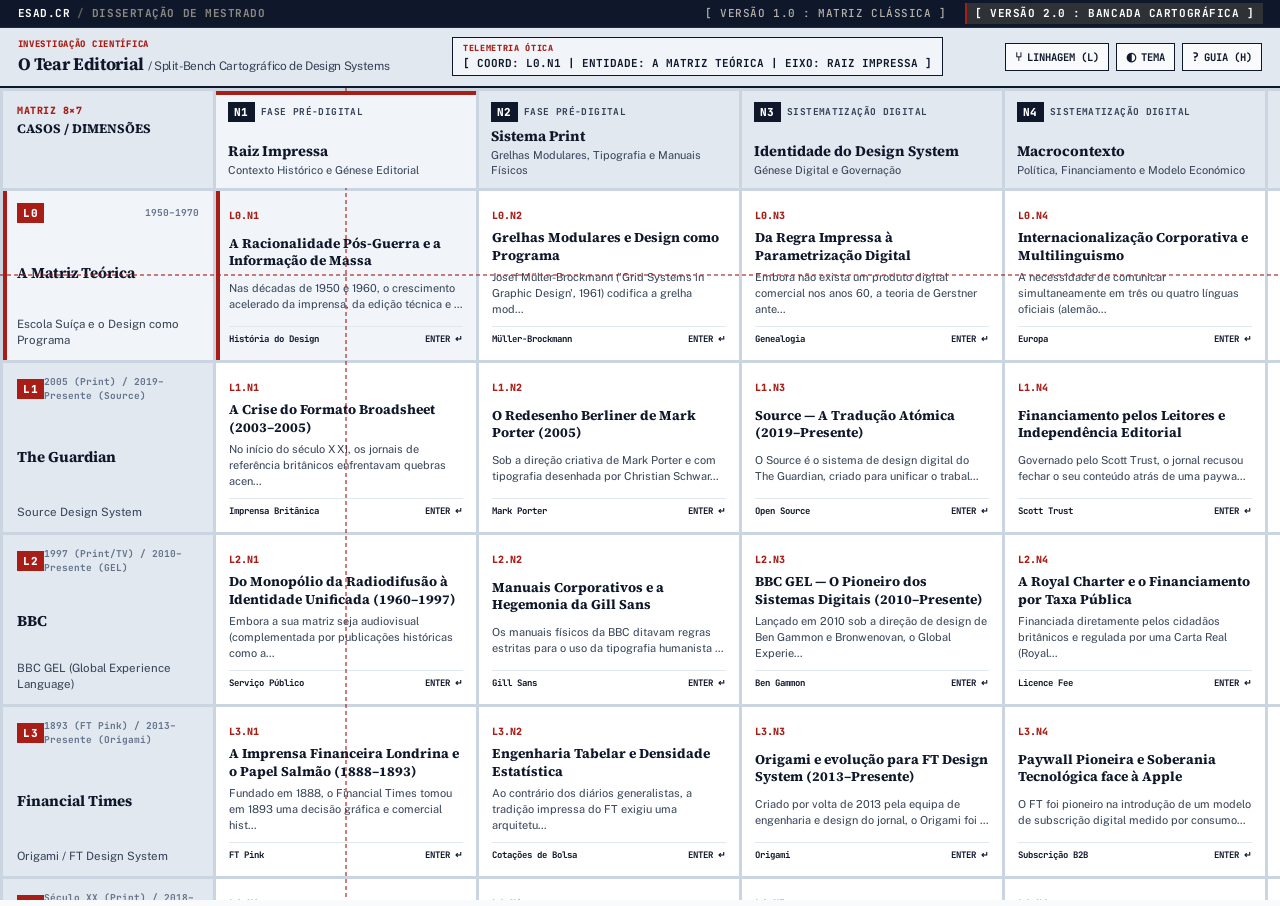
==== index.html @ b0df6139 "v1 e v2, mais conteudo" ====
<!DOCTYPE html>
<html lang="pt-PT">
<head>
  <meta charset="UTF-8" />
  <meta name="viewport" content="width=device-width, initial-scale=1.0" />
  <title>Matriz Genealógica de Design Systems Editoriais — ESAD.CR</title>
  <meta http-equiv="refresh" content="0; url=/v2/" />
  
  <link rel="preconnect" href="https://fonts.googleapis.com">
  <link rel="preconnect" href="https://fonts.gstatic.com" crossorigin>
  <link href="https://fonts.googleapis.com/css2?family=JetBrains+Mono:wght@400;700&family=Public+Sans:wght@400;700&display=swap" rel="stylesheet">
  
  <style>
    * {
      box-sizing: border-box;
      margin: 0;
      padding: 0;
      border-radius: 0 !important;
    }
    body {
      background-color: #141413;
      color: #F7F5F0;
      font-family: 'JetBrains Mono', monospace;
      font-size: 13px;
      display: flex;
      flex-direction: column;
      align-items: center;
      justify-content: center;
      min-height: 100vh;
      padding: 2rem;
      text-align: center;
    }
    .router-card {
      background: #1C1E21;
      border: 1px solid #2E3136;
      border-top: 4px solid #A81E17;
      padding: 2.5rem;
      max-width: 600px;
      width: 100%;
    }
    .badge {
      display: inline-block;
      font-size: 10px;
      font-weight: 800;
      letter-spacing: 0.1em;
      background: #A81E17;
      color: #FFF;
      padding: 3px 8px;
      margin-bottom: 1rem;
    }
    h1 {
      font-size: 1.25rem;
      font-weight: 700;
      margin-bottom: 0.75rem;
      color: #FFFFFF;
      line-height: 1.3;
    }
    p {
      color: #B5B2AA;
      font-size: 12px;
      line-height: 1.6;
      margin-bottom: 2rem;
    }
    .version-choices {
      display: flex;
      flex-direction: column;
      gap: 0.75rem;
    }
    .choice-btn {
      display: block;
      padding: 0.85rem 1.25rem;
      font-family: 'JetBrains Mono', monospace;
      font-size: 12px;
      font-weight: 700;
      text-decoration: none;
      transition: background 0.15s ease, color 0.15s ease;
      border: 1px solid #4A4945;
    }
    .btn-v2 {
      background: #A81E17;
      color: #FFFFFF;
      border-color: #A81E17;
    }
    .btn-v2:hover {
      background: #D90000;
      border-color: #D90000;
    }
    .btn-v1 {
      background: #25282C;
      color: #EAE8E3;
    }
    .btn-v1:hover {
      background: #3A3E45;
      color: #FFFFFF;
    }
    .loading-notice {
      margin-top: 1.5rem;
      font-size: 10.5px;
      color: #8C8981;
    }
  </style>
  <script>
    // Redirecionamento automático imediato para a Versão 2.0 (Bancada Cartográfica)
    window.location.replace('/v2/');
  </script>
</head>
<body>
  <main class="router-card" role="main">
    <div class="badge">ESAD.CR / DISSERTAÇÃO DE MESTRADO</div>
    <h1>Matriz de Design Systems Editoriais</h1>
    <p>A carregar a nova <strong>Versão 2.0 (Bancada Cartográfica / O Tear Editorial)</strong>...</p>
    
    <div class="version-choices">
      <a href="/v2/" class="choice-btn btn-v2">[ VERSÃO 2.0 : BANCADA CARTOGRÁFICA (NOVA) ]</a>
      <a href="/v1/" class="choice-btn btn-v1">[ VERSÃO 1.0 : MATRIZ CLÁSSICA ORIGINAL ]</a>
    </div>

    <div class="loading-notice">
      Se o redirecionamento automático não ocorrer, selecione uma das versões acima.
    </div>
  </main>
</body>
</html>
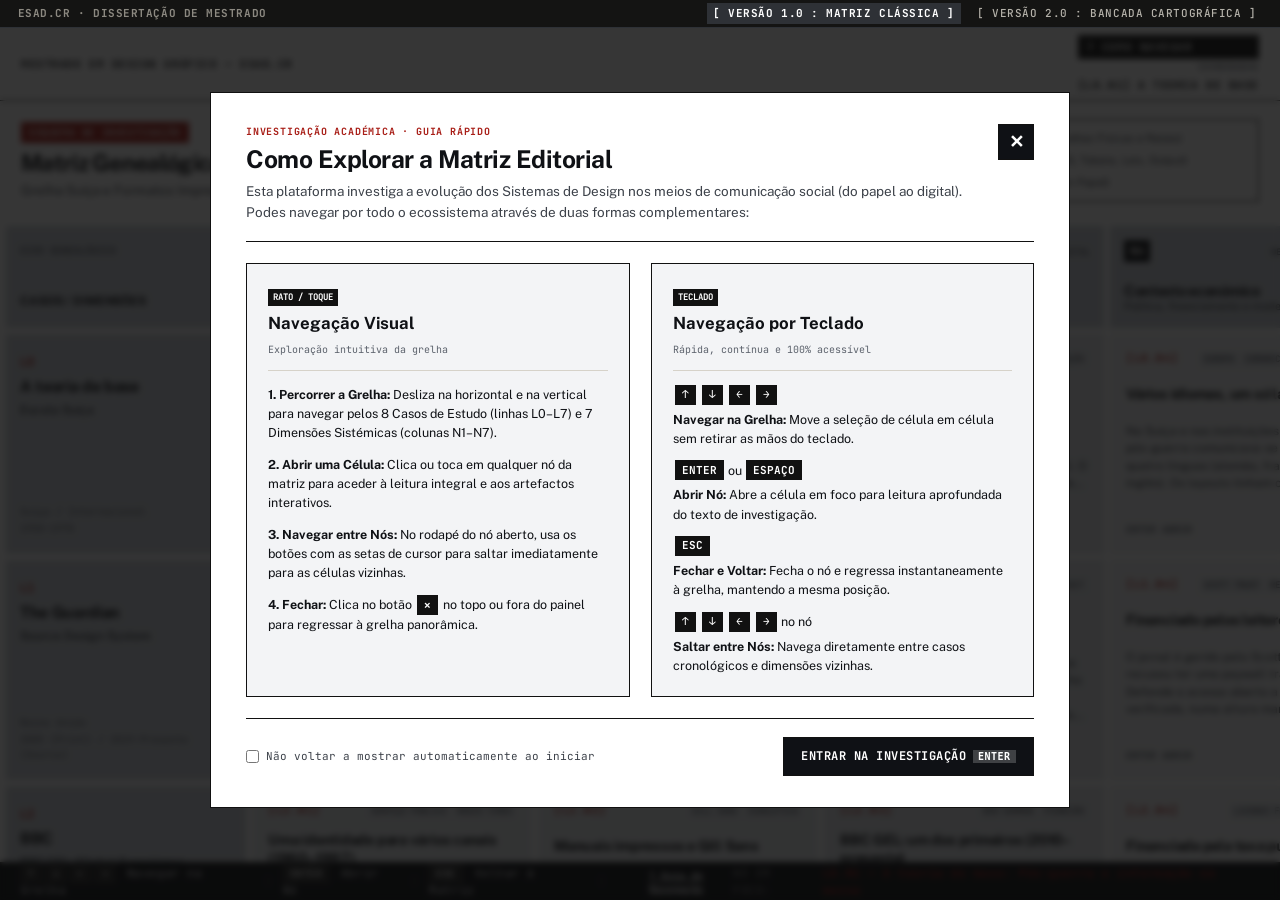
==== commit 751e492b: "update de conteúdo" ====
--- a/index.html
+++ b/index.html
@@ -3,121 +3,302 @@
 <head>
   <meta charset="UTF-8" />
   <meta name="viewport" content="width=device-width, initial-scale=1.0" />
-  <title>Matriz Genealógica de Design Systems Editoriais — ESAD.CR</title>
-  <meta http-equiv="refresh" content="0; url=/v2/" />
+  <title>Matriz Genealógica de Design Systems Editoriais</title>
   
+  <!-- Tipografia Editorial: Source Serif 4, Newsreader, Public Sans, Inter & JetBrains Mono -->
   <link rel="preconnect" href="https://fonts.googleapis.com">
   <link rel="preconnect" href="https://fonts.gstatic.com" crossorigin>
-  <link href="https://fonts.googleapis.com/css2?family=JetBrains+Mono:wght@400;700&family=Public+Sans:wght@400;700&display=swap" rel="stylesheet">
+  <link href="https://fonts.googleapis.com/css2?family=Inter:ital,opsz,wght@0,14..32,400..700;1,14..32,400..700&family=JetBrains+Mono:wght@400;500;700&family=Newsreader:ital,opsz,wght@0,6..72,400..700;1,6..72,400..700&family=Public+Sans:ital,wght@0,400..700;1,400..700&family=Source+Serif+4:ital,opsz,wght@0,8..60,400..700;1,8..60,400..700&display=swap" rel="stylesheet">
   
-  <style>
-    * {
-      box-sizing: border-box;
-      margin: 0;
-      padding: 0;
-      border-radius: 0 !important;
-    }
-    body {
-      background-color: #141413;
-      color: #F7F5F0;
-      font-family: 'JetBrains Mono', monospace;
-      font-size: 13px;
-      display: flex;
-      flex-direction: column;
-      align-items: center;
-      justify-content: center;
-      min-height: 100vh;
-      padding: 2rem;
-      text-align: center;
-    }
-    .router-card {
-      background: #1C1E21;
-      border: 1px solid #2E3136;
-      border-top: 4px solid #A81E17;
-      padding: 2.5rem;
-      max-width: 600px;
-      width: 100%;
-    }
-    .badge {
-      display: inline-block;
-      font-size: 10px;
-      font-weight: 800;
-      letter-spacing: 0.1em;
-      background: #A81E17;
-      color: #FFF;
-      padding: 3px 8px;
-      margin-bottom: 1rem;
-    }
-    h1 {
-      font-size: 1.25rem;
-      font-weight: 700;
-      margin-bottom: 0.75rem;
-      color: #FFFFFF;
-      line-height: 1.3;
-    }
-    p {
-      color: #B5B2AA;
-      font-size: 12px;
-      line-height: 1.6;
-      margin-bottom: 2rem;
-    }
-    .version-choices {
-      display: flex;
-      flex-direction: column;
-      gap: 0.75rem;
-    }
-    .choice-btn {
-      display: block;
-      padding: 0.85rem 1.25rem;
-      font-family: 'JetBrains Mono', monospace;
-      font-size: 12px;
-      font-weight: 700;
-      text-decoration: none;
-      transition: background 0.15s ease, color 0.15s ease;
-      border: 1px solid #4A4945;
-    }
-    .btn-v2 {
-      background: #A81E17;
-      color: #FFFFFF;
-      border-color: #A81E17;
-    }
-    .btn-v2:hover {
-      background: #D90000;
-      border-color: #D90000;
-    }
-    .btn-v1 {
-      background: #25282C;
-      color: #EAE8E3;
-    }
-    .btn-v1:hover {
-      background: #3A3E45;
-      color: #FFFFFF;
-    }
-    .loading-notice {
-      margin-top: 1.5rem;
-      font-size: 10.5px;
-      color: #8C8981;
-    }
-  </style>
-  <script>
-    // Redirecionamento automático imediato para a Versão 2.0 (Bancada Cartográfica)
-    window.location.replace('/v2/');
-  </script>
+  <link rel="stylesheet" href="style.css" />
 </head>
-<body>
-  <main class="router-card" role="main">
-    <div class="badge">ESAD.CR / DISSERTAÇÃO DE MESTRADO</div>
-    <h1>Matriz de Design Systems Editoriais</h1>
-    <p>A carregar a nova <strong>Versão 2.0 (Bancada Cartográfica / O Tear Editorial)</strong>...</p>
-    
-    <div class="version-choices">
-      <a href="/v2/" class="choice-btn btn-v2">[ VERSÃO 2.0 : BANCADA CARTOGRÁFICA (NOVA) ]</a>
-      <a href="/v1/" class="choice-btn btn-v1">[ VERSÃO 1.0 : MATRIZ CLÁSSICA ORIGINAL ]</a>
-    </div>
-
-    <div class="loading-notice">
-      Se o redirecionamento automático não ocorrer, selecione uma das versões acima.
+<body class="canvas-base">
+
+  <!-- Comutador Global de Versão (Version Switcher) -->
+  <nav class="version-switcher-bar" aria-label="Comutador Global de Versão">
+    <div class="version-switcher-brand">ESAD.CR · DISSERTAÇÃO DE MESTRADO</div>
+    <div class="version-switcher-nav">
+      <a href="/" class="version-btn is-active" aria-current="page">[ VERSÃO 1.0 : MATRIZ CLÁSSICA ]</a>
+      <a href="/v2/" class="version-btn">[ VERSÃO 2.0 : BANCADA CARTOGRÁFICA ]</a>
+    </div>
+  </nav>
+
+  <!-- Acessibilidade: Skip Link -->
+  <a href="#main-matrix" class="skip-link">Saltar para a Matriz de Conteúdo</a>
+
+  <!-- Cabeçalho Técnico Editorial Suíço -->
+  <header class="swiss-header" role="banner">
+    <div class="header-top-meta">
+      <div class="meta-block">
+        <span class="meta-val">MESTRADO EM DESIGN GRÁFICO — ESAD.CR</span>
+      </div>
+      <div class="meta-block text-right">
+        <button id="btnOpenGuide" class="swiss-btn-help" aria-haspopup="dialog" aria-label="Abrir Guia de Utilização (Rato e Teclado)">? COMO NAVEGAR</button>
+        <span class="meta-label">COORDENADAS</span>
+        <span class="meta-val" id="active-coord-display">8 × 7 MATRIZ [L0–L7 : N1–N7]</span>
+      </div>
+    </div>
+
+    <div class="header-main-title">
+      <div class="title-col">
+        <div class="badge-swiss">ESQUEMA DE INVESTIGAÇÃO</div>
+        <h1 class="main-title">Matriz Genealógica &amp; Comparativa de Design Systems Editoriais</h1>
+        <p class="main-subtitle">Grelha Suíça e Formatos Impressos &rarr; Engenharia de Tokens Multi-Marca + Diagnóstico Nacional</p>
+      </div>
+      <div class="header-legend-col">
+        <div class="legend-box">
+          <div class="legend-row">
+            <span class="legend-swatch swatch-predigital"></span>
+            <span class="legend-text"><strong>N1–N2:</strong> Fase Pré-Digital (Print, Grelhas Físicas e Raízes)</span>
+          </div>
+          <div class="legend-row">
+            <span class="legend-swatch swatch-digital"></span>
+            <span class="legend-text"><strong>N3–N7:</strong> Sistematização Digital (DS, Tokens, Leis, Output)</span>
+          </div>
+          <div class="legend-row">
+            <span class="legend-swatch swatch-born-digital"></span>
+            <span class="legend-text"><strong>L7:</strong> Nativo Digital (Pré-História sem Papel)</span>
+          </div>
+        </div>
+      </div>
+    </div>
+
+    <!-- Indicador de Grelha Tátil Mobile -->
+    <div class="mobile-grid-hint" aria-hidden="true">
+      <span class="hint-icon">↔</span>
+      <span class="hint-text">Grelha editorial tátil — desliza para navegar pelos casos e dimensões</span>
+    </div>
+  </header>
+
+  <!-- PLANO 1: Matriz Panorâmica -->
+  <main id="main-matrix" class="matrix-viewport" role="main" aria-label="Matriz Genealógica de Design Systems">
+    <div class="matrix-scroll-container" id="matrixScrollContainer">
+      <div class="swiss-matrix-table" id="matrixTable" role="grid" aria-readonly="true">
+        <!-- Renderizado dinamicamente via JS -->
+      </div>
+
+      <!-- Linha Institucional Académica no Fim da Tabela -->
+      <aside class="academic-credit-row" role="note" aria-label="Créditos Académicos">
+        <div class="academic-credit-text">
+          Mauro Negrão Mangas @ ESAD.CR — ULO — Professor Fernando Oliveira
+        </div>
+      </aside>
     </div>
   </main>
+
+  <!-- PLANO 2: View de Leitura Profunda (Plano de Nó) -->
+  <div id="nodeDetailView" class="node-detail-overlay" role="dialog" aria-modal="true" aria-hidden="true" aria-labelledby="detailNodeTitle">
+    <div class="node-detail-panel">
+      
+      <!-- Barra Técnica Superior -->
+      <div class="detail-top-bar">
+        <div class="detail-breadcrumbs">
+          <div class="breadcrumb-line-1">
+            <span class="detail-coord-badge" id="detailCoordBadge">[L0.N1]</span>
+            <span class="detail-separator">/</span>
+            <span class="detail-entity-name" id="detailEntityName">A Matriz Teórica</span>
+            <span class="detail-vs-token">vs</span>
+            <span class="detail-col-name" id="detailColName">Raiz Impressa</span>
+          </div>
+          <div class="breadcrumb-line-2" id="detailBreadcrumbSub">
+            Suiça / Internacional, (1950-1970) / Fase Pré-Digital
+          </div>
+        </div>
+        
+        <div class="detail-actions">
+          <span class="detail-hint-esc">ESC PARA FECHAR</span>
+          <button id="closeDetailBtn" class="swiss-btn-close" aria-label="Fechar Detalhe do Nó (Escape)">
+            <span aria-hidden="true">✕</span>
+          </button>
+        </div>
+      </div>
+
+      <!-- Corpo do Detalhe -->
+      <div class="detail-scroll-area" tabindex="0">
+        
+        <!-- Cabeçalho do Nó -->
+        <header class="detail-content-header">
+          <div class="detail-tags-row" id="detailTagsRow">
+            <!-- Tags aqui -->
+          </div>
+          <h2 id="detailNodeTitle" class="detail-title">Título do Nó</h2>
+          <div class="detail-system-subtitle" id="detailSystemSubtitle">
+            Sistema / Caso de Estudo: Nome do Sistema
+          </div>
+        </header>
+
+        <!-- Layout em Duas Colunas: Texto Editorial + (se N7) Componente-Testemunha -->
+        <div class="detail-body-grid" id="detailBodyGrid">
+          <section class="detail-text-col" id="detailTextCol" aria-label="Texto de Investigação">
+            <h3 class="technical-label">O QUÊ</h3>
+            <div class="editorial-prose" id="detailProseContent">
+              <!-- Conteúdo textual completo -->
+            </div>
+            
+            <!-- Conexões Genealógicas se existirem para este nó -->
+            <div id="detailCrossReferences" class="detail-cross-references">
+              <!-- Relações genealógicas -->
+            </div>
+          </section>
+
+          <!-- Coluna Lateral: Metadados Técnicos ou Componente-Testemunha (quando N7) -->
+          <aside class="detail-witness-col" id="detailWitnessCol" aria-label="Artefacto ou Especificação Técnica">
+            <!-- Renderizado dinamicamente para N7 ou Painel de Metadados nos Nós 1-6 -->
+          </aside>
+        </div>
+
+      </div>
+
+      <!-- Barra de Navegação Entre Nós Adjacentes (Esquema Teclas Cursor do Teclado) -->
+      <nav class="detail-nav-footer" aria-label="Navegação entre nós adjacentes">
+        <div class="cursor-schema-header">
+          <span class="cursor-schema-title">NAVEGAÇÃO ADJACENTE (CURSOR OU TECLADO)</span>
+          <span class="cursor-schema-hint">Usa as setas do cursor no teclado ou clica nos botões abaixo para avançar para a célula vizinha:</span>
+        </div>
+
+        <!-- Esquema Inverted-T do Teclado -->
+        <div class="cursor-keyboard-cluster" role="group" aria-label="Esquema Teclas Cursor">
+          <!-- Linha Superior: Tecla Cima (Caso Anterior) -->
+          <div class="cluster-row cluster-row-top">
+            <button id="btnUpNode" class="key-arrow-btn key-up" aria-label="Caso Anterior (Seta Cima)">
+              <kbd class="key-cap">↑</kbd>
+              <div class="key-label-block">
+                <span class="key-dir-tag">CASO ANTERIOR (CIMA)</span>
+                <span class="key-dest-text" id="upNodeName">L0 · A Matriz Teórica</span>
+              </div>
+            </button>
+          </div>
+
+          <!-- Linha Inferior: Teclas Esquerda, Baixo, Direita -->
+          <div class="cluster-row cluster-row-bottom">
+            <button id="btnPrevNode" class="key-arrow-btn key-left" aria-label="Fase Anterior (Seta Esquerda)">
+              <kbd class="key-cap">←</kbd>
+              <div class="key-label-block">
+                <span class="key-dir-tag">FASE ANTERIOR (ESQ)</span>
+                <span class="key-dest-text" id="prevNodeName">N1 · Raiz Impressa</span>
+              </div>
+            </button>
+
+            <button id="btnDownNode" class="key-arrow-btn key-down" aria-label="Caso Seguinte (Seta Baixo)">
+              <kbd class="key-cap">↓</kbd>
+              <div class="key-label-block">
+                <span class="key-dir-tag">CASO SEGUINTE (BAIXO)</span>
+                <span class="key-dest-text" id="downNodeName">L2 · BBC GEL</span>
+              </div>
+            </button>
+
+            <button id="btnNextNode" class="key-arrow-btn key-right" aria-label="Fase Seguinte (Seta Direita)">
+              <kbd class="key-cap">→</kbd>
+              <div class="key-label-block">
+                <span class="key-dir-tag">FASE SEGUINTE (DIR)</span>
+                <span class="key-dest-text" id="nextNodeName">N3 · Sistemas Vivos</span>
+              </div>
+            </button>
+          </div>
+        </div>
+      </nav>
+
+    </div>
+  </div>
+
+  <!-- Barra de Estado Fixa no Rodapé (Atalhos e Status da Matriz em Desktop) -->
+  <footer class="swiss-status-bar" role="contentinfo">
+    <div class="status-shortcuts">
+      <span class="shortcut-item"><kbd>↑</kbd><kbd>↓</kbd><kbd>←</kbd><kbd>→</kbd> Navegar na Grelha</span>
+      <span class="shortcut-divider">|</span>
+      <span class="shortcut-item"><kbd>ENTER</kbd> Abrir Nó</span>
+      <span class="shortcut-divider">|</span>
+      <span class="shortcut-item"><kbd>ESC</kbd> Voltar à Matriz</span>
+      <span class="shortcut-divider">|</span>
+      <button id="btnStatusBarGuide" class="status-guide-link">? Guia de Navegação</button>
+    </div>
+    <div class="status-focus-info">
+      <span class="focus-label">NÓ EM FOCO:</span>
+      <span class="focus-val" id="statusBarFocusCoord">L0.N1 — A Matriz Teórica</span>
+    </div>
+  </footer>
+
+  <!-- Modal de Boas-Vindas & Instruções de Utilização (Rato e Teclado) -->
+  <div id="welcomeModal" class="guide-modal-overlay" role="dialog" aria-modal="true" aria-labelledby="guideModalTitle" aria-hidden="true">
+    <div class="guide-modal-panel">
+      
+      <header class="guide-modal-header">
+        <div class="guide-badge">INVESTIGAÇÃO ACADÉMICA · GUIA RÁPIDO</div>
+        <h2 id="guideModalTitle" class="guide-title">Como Explorar a Matriz Editorial</h2>
+        <p class="guide-intro">
+          Esta plataforma investiga a evolução dos Sistemas de Design nos meios de comunicação social (do papel ao digital). Podes navegar por todo o ecossistema através de duas formas complementares:
+        </p>
+        <button id="btnCloseGuideModal" class="swiss-btn-close" aria-label="Fechar Guia (Escape)">✕</button>
+      </header>
+
+      <div class="guide-methods-grid">
+        
+        <!-- Método 1: Rato / Toque -->
+        <div class="guide-method-card">
+          <div class="method-header">
+            <span class="method-icon-badge">RATO / TOQUE</span>
+            <h3 class="method-title">Navegação Visual</h3>
+            <span class="method-subtitle">Exploração intuitiva da grelha</span>
+          </div>
+          <ul class="method-steps">
+            <li>
+              <strong>1. Percorrer a Grelha:</strong> Desliza na horizontal e na vertical para navegar pelos 8 Casos de Estudo (linhas L0–L7) e 7 Dimensões Sistémicas (colunas N1–N7).
+            </li>
+            <li>
+              <strong>2. Abrir uma Célula:</strong> Clica ou toca em qualquer nó da matriz para aceder à leitura integral e aos artefactos interativos.
+            </li>
+            <li>
+              <strong>3. Navegar entre Nós:</strong> No rodapé do nó aberto, usa os botões com as setas de cursor para saltar imediatamente para as células vizinhas.
+            </li>
+            <li>
+              <strong>4. Fechar:</strong> Clica no botão <kbd>✕</kbd> no topo ou fora do painel para regressar à grelha panorâmica.
+            </li>
+          </ul>
+        </div>
+
+        <!-- Método 2: Teclado -->
+        <div class="guide-method-card">
+          <div class="method-header">
+            <span class="method-icon-badge">TECLADO</span>
+            <h3 class="method-title">Navegação por Teclado</h3>
+            <span class="method-subtitle">Rápida, contínua e 100% acessível</span>
+          </div>
+          <ul class="method-steps">
+            <li>
+              <div class="step-keycap-group"><kbd>↑</kbd> <kbd>↓</kbd> <kbd>←</kbd> <kbd>→</kbd></div>
+              <div><strong>Navegar na Grelha:</strong> Move a seleção de célula em célula sem retirar as mãos do teclado.</div>
+            </li>
+            <li>
+              <div class="step-keycap-group"><kbd>ENTER</kbd> ou <kbd>ESPAÇO</kbd></div>
+              <div><strong>Abrir Nó:</strong> Abre a célula em foco para leitura aprofundada do texto de investigação.</div>
+            </li>
+            <li>
+              <div class="step-keycap-group"><kbd>ESC</kbd></div>
+              <div><strong>Fechar e Voltar:</strong> Fecha o nó e regressa instantaneamente à grelha, mantendo a mesma posição.</div>
+            </li>
+            <li>
+              <div class="step-keycap-group"><kbd>↑</kbd> <kbd>↓</kbd> <kbd>←</kbd> <kbd>→</kbd> no nó</div>
+              <div><strong>Saltar entre Nós:</strong> Navega diretamente entre casos cronológicos e dimensões vizinhas.</div>
+            </li>
+          </ul>
+        </div>
+
+      </div>
+
+      <footer class="guide-modal-footer">
+        <label class="guide-checkbox-wrap">
+          <input type="checkbox" id="chkDoNotShowGuideAgain" />
+          <span>Não voltar a mostrar automaticamente ao iniciar</span>
+        </label>
+        <button id="btnStartExploring" class="guide-btn-action">
+          ENTRAR NA INVESTIGAÇÃO <kbd class="kbd-inline">ENTER</kbd>
+        </button>
+      </footer>
+
+    </div>
+  </div>
+
+  <script src="shared/data.js"></script>
+  <script src="main.js"></script>
 </body>
 </html>
--- a/style.css
+++ b/style.css
@@ -0,0 +1,2935 @@
+/* ==========================================================================
+   ESTILO TIPOGRÁFICO INTERNACIONAL (GRELHA SUÍÇA AUTÊNTICA)
+   Design Systems Editoriais — Investigação Académica
+   Base Branco Puro, Grelha com Espaço Negativo (Gutter) e Separações Hairline
+   WCAG 2.2 AA / AAA Compliant
+   ========================================================================== */
+
+:root {
+  /* ==========================================================================
+     CINZA FRIO NEUTRO (SUÍÇO MODERNO & ARQUITETÓNICO)
+     Elimina a saturação artificial quente do "AI slop"
+     WCAG 2.2 AA / AAA Compliant
+     ========================================================================== */
+  --canvas-bg: #FFFFFF;                /* Gutter branco puro da grelha */
+  --grid-gap-bg: #FFFFFF;              /* Gutter branco entre células */
+
+  --surface-cell: #F3F4F6;             /* Cinza frio neutro para células digitais */
+  --surface-predigital: #E9ECEF;       /* Cinza frio ligeiramente mais denso para pré-digital */
+  --surface-header: #CED3DA;           /* Cabeçalhos fixos da coluna da esquerda e linha do topo (10% mais escuro) */
+  --surface-header-predigital: #C4CAD3; /* Pré-digital no cabeçalho 10% mais escuro */
+  --surface-hover: #E4E7EB;            /* Hover sutil frio */
+  --surface-selected: #FFFFFF;         /* Célula selecionada destacada a branco puro */
+  --surface-active: #FFFFFF;           /* Painel de leitura profunda */
+  --surface-paper-elevated: #E5E8EC;   /* Caixas elevadas e explicadores */
+  
+  --ink-primary: #0F1115;              /* Preto técnico profundo (rácio 16.2:1 AAA sobre #F3F4F6) */
+  --ink-secondary: #3D424A;            /* Texto secundário frio (rácio 7.8:1 AAA) */
+  --ink-muted: #5C626C;                /* Metadados e números tabulares (rácio 5.2:1 AA) */
+  --ink-inverted: #F8F9FA;             /* Branco técnico para fundos escuros */
+  
+  --border-hairline: transparent;      /* Sem linhas entre células: o gutter branco separa */
+  --border-hairline-dark: #2B2F36;
+  --border-solid: #0F1115;             /* Linhas principais estruturais */
+
+  /* Pilares Editoriais */
+  --editorial-news: #A81E17;           /* Carmim seco */
+  --editorial-opinion: #8F4700;        /* Âmbar escuro */
+  --editorial-economy: #0F4C5C;        /* Azul petróleo */
+  --editorial-culture: #5E2B52;        /* Beringela editorial */
+
+  /* Acento Técnico Suíço */
+  --swiss-red: #A81E17;
+
+  /* ==========================================================================
+     DIREÇÃO TIPOGRÁFICA C (O NOVO RIGOR EUROPEU)
+     ========================================================================== */
+  --font-serif-headline: 'GT Sectra', 'Source Serif 4', 'Newsreader', 'Times New Roman', serif;
+  --font-sans-ui: 'Söhne', 'Public Sans', 'Inter', -apple-system, sans-serif;
+  --font-mono-tech: 'JetBrains Mono', 'Courier New', monospace;
+
+  /* Aliases de Tipografia */
+  --font-display: var(--font-sans-ui);
+  --font-body: var(--font-sans-ui);
+  --font-serif: var(--font-serif-headline);
+  --font-mono: var(--font-mono-tech);
+
+  /* Transição mecânica sóbria */
+  --transition-swiss: 180ms cubic-bezier(0.22, 1, 0.36, 1);
+  --reading-scale: 1;
+}
+
+/* Modo Grafite Noturno (Dark Mode Frio) */
+body.theme-dark {
+  --canvas-bg: #0B0D0E;
+  --grid-gap-bg: #0B0D0E;
+  --surface-cell: #13161A;
+  --surface-header: #191D22;
+  --surface-predigital: #16191D;
+  --surface-paper-elevated: #1F242A;
+  --surface-hover: #232830;
+  --surface-selected: #1F242A;
+  --surface-active: #13161A;
+  
+  --ink-primary: #F0F2F5;
+  --ink-secondary: #B0B5BD;
+  --ink-muted: #808792;
+  
+  --border-hairline: transparent;
+  --border-solid: #F0F2F5;
+}
+
+/* ==========================================================================
+   RESET RIGOROSO & BASE
+   ========================================================================== */
+*, *::before, *::after {
+  box-sizing: border-box;
+  margin: 0;
+  padding: 0;
+  border-radius: 0 !important; /* Sem cantos arredondados */
+  box-shadow: none !important; /* Sem sombras artificiais */
+}
+
+html, body {
+  width: 100%;
+  height: 100%;
+  background-color: var(--canvas-bg);
+  color: var(--ink-primary);
+  font-family: var(--font-body);
+  font-size: calc(14px * var(--reading-scale));
+  line-height: 1.5;
+  -webkit-font-smoothing: antialiased;
+  -moz-osx-font-smoothing: grayscale;
+}
+
+/* ==========================================================================
+   COMUTADOR GLOBAL DE VERSÃO (28px TECHNICAL TOP BAR)
+   ========================================================================== */
+.version-switcher-bar {
+  height: 28px;
+  background-color: #141413;
+  color: #F7F5F0;
+  display: flex;
+  justify-content: space-between;
+  align-items: center;
+  padding: 0 1.25rem;
+  border-bottom: 1px solid #2E3136;
+  font-family: var(--font-mono);
+  font-size: 11px;
+  position: sticky;
+  top: 0;
+  z-index: 10000;
+  letter-spacing: 0.05em;
+}
+
+.version-switcher-brand {
+  font-weight: 700;
+  color: #8C8981;
+  text-transform: uppercase;
+}
+
+.version-switcher-nav {
+  display: flex;
+  gap: 0.75rem;
+}
+
+.version-btn {
+  color: #B5B2AA;
+  text-decoration: none;
+  font-weight: 500;
+  padding: 2px 6px;
+  transition: all var(--transition-swiss);
+}
+
+.version-btn:hover {
+  color: #FFFFFF;
+}
+
+.version-btn.is-active {
+  color: #FFFFFF;
+  background-color: #2E3136;
+  font-weight: 700;
+}
+
+/* Regra Estrita de Números Tabulares (Sem saltos visuais em datas e tabelas) */
+time,
+.node-meta-time,
+.obs-meta-time,
+.guardian-meta,
+.detail-coord-badge,
+.node-cell-coord,
+.scale-val,
+.row-meta-bottom,
+.academic-credit-text,
+.type-scale-badge,
+.ft-contrast-badge,
+.header-top-meta,
+.status-shortcuts,
+.swiss-status-bar {
+  font-variant-numeric: tabular-nums lining-nums;
+  -moz-font-feature-settings: "tnum" 1, "lnum" 1;
+  -webkit-font-feature-settings: "tnum" 1, "lnum" 1;
+  font-feature-settings: "tnum" 1, "lnum" 1;
+}
+
+body.canvas-base {
+  display: flex;
+  flex-direction: column;
+  overflow: hidden; /* Scroll gerido dentro das views */
+}
+
+/* Acessibilidade: Skip Link */
+.skip-link {
+  position: absolute;
+  top: -100px;
+  left: 1rem;
+  background: var(--swiss-red);
+  color: #fff;
+  padding: 0.75rem 1.5rem;
+  font-family: var(--font-mono);
+  font-size: 12px;
+  font-weight: 700;
+  z-index: 99999;
+  text-decoration: none;
+  border: 1px solid #000;
+}
+.skip-link:focus {
+  top: 1rem;
+}
+
+/* ==========================================================================
+   CABEÇALHO TÉCNICO EDITORIAL SUÍÇO
+   ========================================================================== */
+.swiss-header {
+  flex-shrink: 0;
+  background-color: var(--canvas-bg);
+  border-bottom: 2px solid var(--grid-border-color);
+  z-index: 100;
+}
+
+.header-top-meta {
+  display: flex;
+  justify-content: space-between;
+  align-items: center;
+  border-bottom: 1px solid #111111;
+  padding: 0.5rem 1.5rem;
+  font-family: var(--font-mono);
+  font-size: 11px;
+  letter-spacing: 0.05em;
+  background-color: #FFFFFF;
+}
+
+.meta-block {
+  display: flex;
+  flex-direction: column;
+  gap: 2px;
+}
+
+.meta-label {
+  color: var(--ink-muted);
+  font-weight: 500;
+  font-size: 9px;
+  text-transform: uppercase;
+}
+
+.meta-val {
+  color: var(--ink-primary);
+  font-weight: 700;
+  letter-spacing: 0.05em;
+}
+
+.text-right {
+  text-align: right;
+}
+
+.header-main-title {
+  display: grid;
+  grid-template-columns: 2fr 1fr;
+  padding: 1.25rem 1.5rem;
+  align-items: center;
+  gap: 2rem;
+  background-color: #FFFFFF;
+}
+
+.badge-swiss {
+  display: inline-block;
+  background-color: var(--swiss-red);
+  color: #FFFFFF;
+  font-family: var(--font-mono);
+  font-size: 10px;
+  font-weight: 700;
+  padding: 3px 8px;
+  letter-spacing: 0.06em;
+  text-transform: uppercase;
+  margin-bottom: 0.5rem;
+}
+
+.main-title {
+  font-family: var(--font-display);
+  font-size: 1.65rem;
+  font-weight: 700;
+  letter-spacing: -0.03em;
+  line-height: 1.15;
+  color: var(--ink-primary);
+  margin-bottom: 0.35rem;
+}
+
+.main-subtitle {
+  font-size: 0.95rem;
+  color: var(--ink-secondary);
+  line-height: 1.4;
+  max-width: 900px;
+}
+
+.legend-box {
+  background-color: #FFFFFF;
+  border: 1px solid #111111;
+  padding: 0.75rem 1rem;
+  display: flex;
+  flex-direction: column;
+  gap: 0.4rem;
+  font-size: 11px;
+}
+
+.legend-row {
+  display: flex;
+  align-items: center;
+  gap: 0.6rem;
+}
+
+.legend-swatch {
+  width: 14px;
+  height: 14px;
+  border: 1px solid #111;
+  flex-shrink: 0;
+}
+
+.swatch-predigital {
+  background-color: var(--surface-predigital);
+}
+
+.swatch-digital {
+  background-color: var(--surface-cell);
+}
+
+.swatch-born-digital {
+  background: repeating-linear-gradient(
+    45deg,
+    #F3F4F6,
+    #F3F4F6 4px,
+    #E2E5EA 4px,
+    #E2E5EA 8px
+  );
+}
+
+.legend-text {
+  color: var(--ink-secondary);
+}
+
+/* ==========================================================================
+   PLANO 1: A MATRIZ PANORÂMICA (GRELHA SUÍÇA POR ESPAÇO NEGATIVO)
+   ========================================================================== */
+.matrix-viewport {
+  flex: 1;
+  position: relative;
+  overflow: hidden;
+  display: flex;
+  flex-direction: column;
+}
+
+.matrix-scroll-container {
+  flex: 1;
+  overflow: auto;
+  position: relative;
+  scroll-behavior: smooth;
+  background-color: var(--canvas-bg);
+}
+
+/* A tabela é montada sobre o fundo cinzento do gap (--grid-gap-bg = #EAEAE6),
+   criando as divisórias unicamente pelo gutter e espaço negativo */
+/* Grelha Suíça com Gutter Branco Puro (Espaço Negativo Arquitetónico) */
+.swiss-matrix-table {
+  display: grid;
+  grid-template-columns: 240px repeat(7, minmax(280px, 1fr));
+  gap: 6px; /* Gutter branco generoso e limpo que separa as células sem linhas artificiais */
+  background-color: var(--grid-gap-bg);
+  min-width: 2200px;
+  padding: 6px;
+  border-bottom: 2px solid var(--border-solid);
+}
+
+/* Canto Superior Esquerdo */
+.matrix-corner-cell {
+  background-color: var(--surface-header);
+  position: sticky;
+  top: 6px;
+  left: 6px;
+  z-index: 60;
+  padding: 1.25rem 1rem;
+  display: flex;
+  flex-direction: column;
+  justify-content: space-between;
+}
+
+.corner-label {
+  font-family: var(--font-mono);
+  font-size: 10px;
+  color: var(--ink-muted);
+  text-transform: uppercase;
+  font-weight: 700;
+}
+
+.corner-caption {
+  font-size: 12px;
+  font-weight: 700;
+  letter-spacing: -0.01em;
+}
+
+/* Cabeçalhos de Coluna (Fixos no Topo com gutter branco) */
+.matrix-col-header {
+  position: sticky;
+  top: 6px;
+  z-index: 50;
+  padding: 1rem;
+  display: flex;
+  flex-direction: column;
+  justify-content: space-between;
+  gap: 0.4rem;
+  background-color: var(--surface-header);
+}
+
+.matrix-col-header.col-predigital {
+  background-color: var(--surface-header-predigital);
+}
+
+.matrix-col-header.col-digital {
+  background-color: var(--surface-header);
+}
+
+.col-header-top {
+  display: flex;
+  justify-content: space-between;
+  align-items: baseline;
+}
+
+.col-id-badge {
+  font-family: var(--font-mono);
+  font-size: 12px;
+  font-weight: 700;
+  background-color: var(--ink-primary);
+  color: #FFF;
+  padding: 2px 6px;
+}
+
+.col-phase-badge {
+  font-family: var(--font-mono);
+  font-size: 9px;
+  font-weight: 700;
+  text-transform: uppercase;
+  color: var(--ink-muted);
+}
+
+.col-name {
+  font-family: var(--font-display);
+  font-size: 1.05rem;
+  font-weight: 700;
+  letter-spacing: -0.02em;
+  line-height: 1.2;
+}
+
+.col-sub {
+  font-size: 11px;
+  color: var(--ink-secondary);
+  line-height: 1.3;
+}
+
+/* Cabeçalhos de Linha (Fixos à Esquerda com gutter branco) */
+.matrix-row-header {
+  position: sticky;
+  left: 6px;
+  z-index: 40;
+  background-color: var(--surface-header);
+  padding: 1.25rem 1rem;
+  display: flex;
+  flex-direction: column;
+  justify-content: space-between;
+}
+
+.row-id-badge {
+  font-family: var(--font-mono);
+  font-size: 12px;
+  font-weight: 700;
+  color: var(--editorial-news);
+}
+
+.row-entity-title {
+  font-family: var(--font-display);
+  font-size: 1.15rem;
+  font-weight: 700;
+  letter-spacing: -0.02em;
+  line-height: 1.2;
+  margin: 0.35rem 0;
+}
+
+.row-system-name {
+  font-size: 12px;
+  font-weight: 600;
+  color: var(--ink-secondary);
+}
+
+.row-meta-bottom {
+  margin-top: 1rem;
+  font-family: var(--font-mono);
+  font-size: 10px;
+  color: var(--ink-muted);
+  display: flex;
+  flex-direction: column;
+  gap: 2px;
+}
+
+/* ==========================================================================
+   CÉLULA DA MATRIZ (NÓ NO PLANO 1 - SEM LINHAS DE CONTORNO)
+   ========================================================================== */
+.matrix-node-cell {
+  padding: 1.15rem;
+  min-height: 220px;
+  display: flex;
+  flex-direction: column;
+  justify-content: space-between;
+  cursor: pointer;
+  outline: none;
+  position: relative;
+  border: none !important; /* Sem linhas de contorno */
+  transition: background-color var(--transition-swiss);
+}
+
+/* Diferenciação em Cinza Frio entre Fase Pré-Digital e Digital */
+.matrix-node-cell.cell-predigital {
+  background-color: var(--surface-predigital); /* Cinza frio pré-digital */
+}
+
+.matrix-node-cell.cell-digital {
+  background-color: var(--surface-cell); /* Cinza frio neutro */
+}
+
+/* Textura diagonal para pré-história / silos analógicos multi-marca (L5 N1 e N2) */
+.matrix-node-cell.cell-hatched {
+  background: repeating-linear-gradient(
+    45deg,
+    #E9ECEF,
+    #E9ECEF 5px,
+    #DEE2E6 5px,
+    #DEE2E6 10px
+  );
+}
+
+/* Linhas diagonais suíças a 45º para Nativo Digital sem papel (L7 N1 e N2) */
+.matrix-node-cell.cell-born-digital {
+  background: repeating-linear-gradient(
+    45deg,
+    #F3F4F6,
+    #F3F4F6 5px,
+    #E2E5EA 5px,
+    #E2E5EA 10px
+  );
+}
+
+.born-digital-badge {
+  font-family: var(--font-mono);
+  font-size: 8.5px;
+  font-weight: 700;
+  letter-spacing: 0.05em;
+  background-color: #111111;
+  color: #FFFFFF;
+  padding: 2px 5px;
+  display: inline-block;
+  margin-bottom: 0.5rem;
+  text-transform: uppercase;
+}
+
+/* Hover na célula */
+.matrix-node-cell:hover {
+  background-color: var(--surface-hover);
+}
+
+/* Célula selecionada (por teclado ou clique) */
+.matrix-node-cell.is-selected {
+  background-color: #FFFFFF;
+  box-shadow: inset 0 0 0 2px var(--swiss-red) !important;
+  z-index: 10;
+}
+
+/* Barra vermelha superior de ativação suíça */
+.matrix-node-cell.is-selected::before {
+  content: '';
+  position: absolute;
+  top: 0;
+  left: 0;
+  right: 0;
+  height: 4px;
+  background-color: var(--swiss-red);
+}
+
+/* Foco de acessibilidade WCAG 2.2 */
+.matrix-node-cell:focus-visible {
+  outline: 3px solid var(--swiss-red);
+  outline-offset: -3px;
+  z-index: 20;
+}
+
+.node-cell-top {
+  display: flex;
+  justify-content: space-between;
+  align-items: baseline;
+  margin-bottom: 0.65rem;
+}
+
+.node-cell-coord {
+  font-family: var(--font-mono);
+  font-size: 11px;
+  font-weight: 700;
+  color: var(--swiss-red);
+  letter-spacing: 0.05em;
+}
+
+.node-cell-tags {
+  display: flex;
+  flex-wrap: wrap;
+  gap: 3px;
+  justify-content: flex-end;
+}
+
+.node-mini-tag {
+  font-family: var(--font-mono);
+  font-size: 9px;
+  background-color: #E2E5EA;
+  color: var(--ink-secondary);
+  padding: 1px 4px;
+  text-transform: uppercase;
+}
+
+.node-cell-title {
+  font-family: var(--font-display);
+  font-size: 1.05rem;
+  font-weight: 700;
+  line-height: 1.25;
+  letter-spacing: -0.015em;
+  color: var(--ink-primary);
+  margin-bottom: 0.75rem;
+}
+
+.node-cell-excerpt {
+  font-size: 12px;
+  line-height: 1.45;
+  color: var(--ink-secondary);
+  display: -webkit-box;
+  -webkit-line-clamp: 4;
+  -webkit-box-orient: vertical;
+  overflow: hidden;
+}
+
+.node-cell-bottom {
+  margin-top: 1rem;
+  padding-top: 0.5rem;
+  border-top: none; /* Sem linhas de corte */
+  display: flex;
+  justify-content: space-between;
+  align-items: center;
+}
+
+.node-action-hint {
+  font-family: var(--font-mono);
+  font-size: 10px;
+  font-weight: 700;
+  color: var(--ink-muted);
+  text-transform: uppercase;
+  display: flex;
+  align-items: center;
+  gap: 4px;
+}
+
+.node-witness-indicator {
+  font-family: var(--font-mono);
+  font-size: 9px;
+  font-weight: 700;
+  background-color: var(--ink-primary);
+  color: #FFF;
+  padding: 2px 5px;
+  text-transform: uppercase;
+}
+
+/* ==========================================================================
+   LINHA DE CRÉDITO ACADÉMICO NO FIM DA TABELA
+   ========================================================================== */
+.academic-credit-row {
+  min-width: 2200px;
+  background-color: var(--surface-header);
+  border-bottom: 1px solid #111111;
+  padding: 0.85rem 1.5rem;
+  box-sizing: border-box;
+}
+
+.academic-credit-text {
+  font-family: var(--font-mono);
+  font-size: 11px;
+  font-weight: 700;
+  letter-spacing: 0.06em;
+  color: var(--ink-primary);
+  text-transform: uppercase;
+}
+
+/* ==========================================================================
+   PLANO 2: VIEW DE NÓ (PLANO DE LEITURA PROFUNDA - SEM BORDAS EXTERNAS)
+   ========================================================================== */
+.node-detail-overlay {
+  position: fixed;
+  inset: 0;
+  background-color: rgba(10, 10, 10, 0.75);
+  backdrop-filter: blur(2px);
+  z-index: 1000;
+  display: flex;
+  justify-content: center;
+  align-items: center;
+  padding: 2rem;
+  opacity: 0;
+  visibility: hidden;
+  transition: opacity var(--transition-swiss), visibility var(--transition-swiss);
+}
+
+.node-detail-overlay.is-active {
+  opacity: 1;
+  visibility: visible;
+}
+
+/* O painel tem a cor de fundo do nó (célula selecionada) e borda zero no contorno exterior geral */
+.node-detail-panel {
+  background-color: var(--active-node-bg, var(--surface-cell));
+  border: none !important; /* Sem contorno externo */
+  width: 100%;
+  max-width: 1300px;
+  height: 90vh;
+  max-height: 900px;
+  display: flex;
+  flex-direction: column;
+  position: relative;
+  transform: scale(0.98);
+  transition: transform var(--transition-swiss);
+  overflow: hidden;
+}
+
+/* Modificadores de cor de fundo do nó para corresponder exatamente à célula clicada */
+.node-detail-panel.panel-opinion,
+.node-detail-panel.panel-opinion .detail-top-bar,
+.node-detail-panel.panel-opinion .detail-scroll-area,
+.node-detail-panel.panel-opinion .detail-nav-footer {
+  background-color: var(--surface-paper-elevated) !important;
+}
+
+.node-detail-panel.panel-predigital,
+.node-detail-panel.panel-predigital .detail-top-bar,
+.node-detail-panel.panel-predigital .detail-scroll-area,
+.node-detail-panel.panel-predigital .detail-nav-footer {
+  background-color: var(--surface-predigital) !important;
+}
+
+.node-detail-panel.panel-digital,
+.node-detail-panel.panel-digital .detail-top-bar,
+.node-detail-panel.panel-digital .detail-scroll-area,
+.node-detail-panel.panel-digital .detail-nav-footer {
+  background-color: var(--surface-cell) !important;
+}
+
+.node-detail-overlay.is-active .node-detail-panel {
+  transform: scale(1);
+}
+
+/* Top Bar Técnica (Apenas linha separadora inferior mantida) */
+.detail-top-bar {
+  flex-shrink: 0;
+  background-color: var(--active-node-bg, var(--surface-cell));
+  border-bottom: 1px solid #111111;
+  padding: 0.85rem 2rem;
+  display: flex;
+  justify-content: space-between;
+  align-items: center;
+}
+
+.detail-breadcrumbs {
+  display: flex;
+  flex-direction: column;
+  gap: 3px;
+}
+
+.breadcrumb-line-1 {
+  display: flex;
+  align-items: center;
+  gap: 0.5rem;
+  font-family: var(--font-mono);
+  font-size: 13px;
+  font-weight: 700;
+}
+
+.detail-coord-badge {
+  background-color: var(--swiss-red);
+  color: #FFF;
+  padding: 2px 6px;
+  font-size: 12px;
+}
+
+.detail-separator {
+  color: var(--ink-muted);
+}
+
+.detail-entity-name {
+  color: var(--ink-primary);
+  font-family: var(--font-display);
+  font-size: 14px;
+}
+
+.detail-vs-token {
+  font-family: var(--font-mono);
+  font-size: 11px;
+  color: var(--swiss-red);
+  font-weight: 700;
+  text-transform: lowercase;
+  padding: 0 2px;
+}
+
+.detail-col-name {
+  color: var(--ink-primary);
+  font-family: var(--font-display);
+  font-size: 14px;
+}
+
+.breadcrumb-line-2 {
+  font-family: var(--font-mono);
+  font-size: 11px;
+  color: var(--ink-secondary);
+  font-weight: 500;
+}
+
+.detail-actions {
+  display: flex;
+  align-items: center;
+  gap: 1rem;
+}
+
+.detail-hint-esc {
+  font-family: var(--font-mono);
+  font-size: 11px;
+  color: var(--ink-muted);
+  font-weight: 700;
+}
+
+.swiss-btn-close {
+  background-color: var(--ink-primary);
+  color: #FFF;
+  border: 1px solid #111111;
+  width: 36px;
+  height: 36px;
+  font-size: 18px;
+  font-weight: 700;
+  display: flex;
+  align-items: center;
+  justify-content: center;
+  cursor: pointer;
+  transition: background-color var(--transition-swiss);
+}
+
+.swiss-btn-close:hover,
+.swiss-btn-close:focus-visible {
+  background-color: var(--swiss-red);
+  outline: 2px solid #000;
+}
+
+/* Scroll Area do Detalhe */
+.detail-scroll-area {
+  flex: 1;
+  overflow-y: auto;
+  padding: 2.5rem 3rem;
+  outline: none;
+  background-color: var(--active-node-bg, var(--surface-cell));
+}
+
+.detail-content-header {
+  border-bottom: none; /* Linha divisória interna removida */
+  padding-bottom: 1rem;
+  margin-bottom: 2rem;
+}
+
+.detail-tags-row {
+  display: flex;
+  flex-wrap: wrap;
+  gap: 0.5rem;
+  margin-bottom: 1rem;
+}
+
+.detail-tag {
+  font-family: var(--font-mono);
+  font-size: 11px;
+  background-color: rgba(0, 0, 0, 0.06);
+  color: var(--ink-primary);
+  padding: 3px 8px;
+  font-weight: 500;
+  border: none;
+}
+
+.detail-title {
+  font-family: var(--font-serif-headline);
+  font-size: 2.35rem;
+  font-weight: 600;
+  line-height: 1.15;
+  letter-spacing: -0.02em;
+  color: var(--ink-primary);
+  margin-bottom: 0.5rem;
+}
+
+.detail-system-subtitle {
+  font-family: var(--font-sans-ui);
+  font-size: 1.1rem;
+  color: var(--ink-secondary);
+  font-weight: 500;
+}
+
+/* Layout em Duas Colunas com linha divisória vertical */
+.detail-body-grid {
+  display: grid;
+  grid-template-columns: 1.25fr 1fr;
+  gap: 3.5rem;
+}
+
+.detail-body-grid.single-column {
+  grid-template-columns: 1fr;
+  max-width: 850px;
+}
+
+.technical-label {
+  font-family: var(--font-mono);
+  font-size: 11px;
+  letter-spacing: 0.08em;
+  text-transform: uppercase;
+  color: var(--editorial-news);
+  font-weight: 700;
+  margin-bottom: 1.25rem;
+  display: flex;
+  align-items: center;
+  gap: 8px;
+}
+
+/* Linha divisória após rótulo técnico removida */
+.technical-label::after {
+  display: none;
+}
+
+.editorial-prose {
+  font-family: var(--font-serif-headline);
+  font-size: 1.2rem;
+  line-height: 1.75;
+  color: var(--ink-primary);
+  letter-spacing: -0.005em;
+  font-optical-sizing: auto;
+}
+
+.editorial-prose p {
+  margin-bottom: 1.25rem;
+}
+
+/* Cruzamento de Referências Genealógicas (sem linha divisória) */
+.detail-cross-references {
+  margin-top: 2.5rem;
+  padding-top: 1rem;
+  border-top: none; /* Linha removida */
+}
+
+.cross-ref-card {
+  background-color: var(--surface-paper-elevated);
+  border: none; /* Borda lateral removida */
+  padding: 1.25rem;
+  margin-top: 0.85rem;
+}
+
+.cross-ref-header {
+  font-family: var(--font-mono);
+  font-size: 11px;
+  font-weight: 700;
+  color: var(--swiss-red);
+  margin-bottom: 0.35rem;
+}
+
+.cross-ref-text {
+  font-size: 13px;
+  line-height: 1.5;
+  color: var(--ink-primary);
+}
+
+/* Coluna Lateral de Artefacto (Nó 7) ou Enquadramento (Nós 1-6) */
+.detail-witness-col {
+  background-color: transparent;
+  border: none; /* Linha divisória lateral removida */
+  padding-left: 3rem;
+  display: flex;
+  flex-direction: column;
+}
+
+.witness-header {
+  display: flex;
+  justify-content: space-between;
+  align-items: center;
+  margin-bottom: 1.25rem;
+  border-bottom: none; /* Linha divisória removida */
+  padding-bottom: 0.75rem;
+}
+
+.witness-title {
+  font-family: var(--font-display);
+  font-size: 1.15rem;
+  font-weight: 700;
+  letter-spacing: -0.02em;
+}
+
+.witness-badge {
+  font-family: var(--font-mono);
+  font-size: 10px;
+  font-weight: 700;
+  background-color: var(--swiss-red);
+  color: #FFF;
+  padding: 2px 6px;
+}
+
+/* Canvas do artefacto - borda mantida conforme diretiva */
+.witness-canvas {
+  background-color: #FFFFFF;
+  border: 1px solid #111111;
+  padding: 1.25rem;
+  flex: 1;
+  display: flex;
+  flex-direction: column;
+  justify-content: flex-start;
+  overflow-y: auto;
+  max-height: 580px;
+}
+
+.separator-hairline {
+  display: none; /* Linhas internas removidas */
+}
+
+.witness-controls-bar {
+  margin-top: 1.25rem;
+  padding-top: 1rem;
+  border-top: none; /* Linha divisória removida */
+  display: flex;
+  flex-wrap: wrap;
+  gap: 0.5rem;
+  align-items: center;
+}
+
+.witness-ctrl-btn {
+  background-color: #FFFFFF;
+  border: 1px solid #111111;
+  padding: 0.5rem 0.75rem;
+  font-family: var(--font-mono);
+  font-size: 11px;
+  font-weight: 600;
+  cursor: pointer;
+  transition: all var(--transition-swiss);
+}
+
+.witness-ctrl-btn:hover {
+  background-color: var(--ink-primary);
+  color: #FFF;
+}
+
+.witness-ctrl-btn.active {
+  background-color: var(--swiss-red);
+  color: #FFF;
+  border-color: var(--swiss-red);
+}
+
+.witness-notes {
+  margin-top: 1.25rem;
+  background-color: var(--surface-paper-elevated);
+  padding: 0.85rem 1rem;
+  font-family: var(--font-mono);
+  font-size: 11px;
+  line-height: 1.5;
+  color: var(--ink-secondary);
+  border: none; /* Borda removida */
+}
+
+/* ==========================================================================
+   ARTEFACTOS ESPECÍFICOS DE COMPONENTE-TESTEMUNHA (HTML/CSS PURO)
+   ========================================================================== */
+
+/* L0.N7: Grelha Suíça Modular */
+.swiss-specimen-grid {
+  display: grid;
+  gap: 8px;
+  padding: 1rem;
+  background-color: #FAFAFA;
+  border: 1px solid #111111;
+  min-height: 240px;
+}
+.swiss-specimen-grid.ratio-3x4 {
+  grid-template-columns: repeat(3, 1fr);
+  grid-template-rows: repeat(4, 1fr);
+}
+.swiss-specimen-grid.ratio-4x6 {
+  grid-template-columns: repeat(4, 1fr);
+  grid-template-rows: repeat(6, 1fr);
+}
+.swiss-grid-cell {
+  background-color: #FFF;
+  border: 1px dashed #A0A0A0;
+  display: flex;
+  align-items: center;
+  justify-content: center;
+  font-family: var(--font-mono);
+  font-size: 10px;
+  color: #666;
+  min-height: 40px;
+}
+.swiss-grid-cell.highlight-red {
+  background-color: var(--swiss-red);
+  color: #FFF;
+  font-weight: 700;
+  border: none;
+}
+.swiss-grid-cell.highlight-black {
+  background-color: #111;
+  color: #FFF;
+  font-weight: 700;
+  border: none;
+}
+.swiss-grid-cell.span-2 {
+  grid-column: span 2;
+}
+
+/* L1.N7: Guardian Source Pillar Card */
+.guardian-card-specimen {
+  background-color: #FFFFFF;
+  border: 1px solid #111111;
+  position: relative;
+  transition: all 0.2s ease;
+}
+.guardian-pillar-stripe {
+  height: 4px;
+  background-color: var(--pillar-news);
+  transition: background-color 0.2s ease;
+}
+.guardian-card-inner {
+  padding: 1.25rem;
+}
+.guardian-kicker {
+  font-family: var(--font-display);
+  font-size: 12px;
+  font-weight: 700;
+  color: var(--pillar-news);
+  text-transform: uppercase;
+  margin-bottom: 0.25rem;
+  letter-spacing: 0.02em;
+  transition: color 0.2s ease;
+}
+.guardian-headline {
+  font-family: var(--font-serif);
+  font-size: 1.4rem;
+  font-weight: 700;
+  line-height: 1.2;
+  color: #121212;
+  margin-bottom: 0.75rem;
+}
+.guardian-trail {
+  font-family: var(--font-body);
+  font-size: 13px;
+  color: #333333;
+  line-height: 1.45;
+  margin-bottom: 1rem;
+}
+.guardian-meta {
+  font-family: var(--font-mono);
+  font-size: 11px;
+  color: #707070;
+  display: flex;
+  justify-content: space-between;
+  border-top: 1px solid #ECEAE4;
+  padding-top: 0.5rem;
+}
+
+/* L2.N7: BBC GEL Anatomy Card */
+.bbc-card-specimen {
+  background-color: #FFFFFF;
+  border: 1px solid #111111;
+  padding: 1.5rem;
+  position: relative;
+}
+.bbc-spec-trafalgar {
+  font-family: var(--font-display);
+  font-size: 1.5rem;
+  font-weight: 700;
+  line-height: 1.15;
+  color: #111;
+  margin-bottom: 0.5rem;
+  position: relative;
+}
+.bbc-spec-body {
+  font-size: 13px;
+  line-height: 1.5;
+  color: #3F3F42;
+  margin-bottom: 1.25rem;
+  position: relative;
+}
+.bbc-touch-target-box {
+  display: inline-flex;
+  align-items: center;
+  justify-content: center;
+  min-width: 44px;
+  min-height: 44px;
+  padding: 0.5rem 1rem;
+  background-color: #FAFAFA;
+  border: 1px solid #111111;
+  font-family: var(--font-mono);
+  font-size: 12px;
+  font-weight: 700;
+  position: relative;
+}
+.touch-target-overlay {
+  position: absolute;
+  inset: 0;
+  border: 2px dashed var(--swiss-red);
+  background-color: rgba(230, 46, 37, 0.1);
+  display: none;
+}
+.touch-target-overlay.visible {
+  display: block;
+}
+.type-scale-badge {
+  position: absolute;
+  right: 0;
+  top: 0;
+  font-family: var(--font-mono);
+  font-size: 9px;
+  background: #EAEAE6;
+  padding: 1px 4px;
+  color: #666;
+  border: 1px solid #CCC;
+}
+
+/* L3.N7: Financial Times Origami Paper Card */
+.ft-card-specimen {
+  background-color: #FFF1E5; /* FT Official Pink Paper */
+  border: 1px solid #111111;
+  padding: 1.5rem;
+  color: #33302E;
+}
+.ft-tag {
+  font-family: var(--font-mono);
+  font-size: 11px;
+  font-weight: 700;
+  color: #990F3D; /* FT Claret */
+  text-transform: uppercase;
+  margin-bottom: 0.5rem;
+  display: inline-block;
+}
+.ft-headline {
+  font-family: var(--font-serif);
+  font-size: 1.45rem;
+  font-weight: 700;
+  line-height: 1.2;
+  color: #111111;
+  margin-bottom: 0.75rem;
+}
+.ft-mini-chart {
+  background-color: #F2DFCE;
+  border: 1px solid #111111;
+  padding: 0.75rem;
+  margin: 1rem 0;
+}
+.ft-chart-bars {
+  display: flex;
+  align-items: flex-end;
+  gap: 6px;
+  height: 50px;
+}
+.ft-bar {
+  flex: 1;
+  background-color: #0D7680; /* FT Teal */
+}
+.ft-contrast-badge {
+  display: inline-block;
+  font-family: var(--font-mono);
+  font-size: 10px;
+  background: #008040;
+  color: #FFF;
+  padding: 2px 6px;
+  font-weight: 700;
+}
+
+/* L4.N7: NYT Ink Card (Light / Dark Mode Switch) */
+.nyt-card-specimen {
+  border: 1px solid #111111;
+  padding: 1.5rem;
+  transition: background-color 0.3s ease, color 0.3s ease;
+}
+.nyt-card-specimen.light-mode {
+  background-color: #FFFFFF;
+  color: #121212;
+}
+.nyt-card-specimen.dark-mode {
+  background-color: #121212;
+  color: #F3F3F3;
+  border-color: #333333;
+}
+.nyt-headline {
+  font-family: var(--font-serif);
+  font-size: 1.5rem;
+  font-weight: 700;
+  line-height: 1.2;
+  margin-bottom: 0.5rem;
+}
+.nyt-summary {
+  font-family: var(--font-body);
+  font-size: 13px;
+  line-height: 1.5;
+  margin-bottom: 1rem;
+}
+.nyt-audio-player {
+  border: 1px solid #111111;
+  padding: 0.5rem 0.75rem;
+  display: flex;
+  align-items: center;
+  gap: 0.75rem;
+  font-family: var(--font-mono);
+  font-size: 11px;
+}
+.nyt-card-specimen.dark-mode .nyt-audio-player {
+  border-color: #444;
+  background-color: #1E1E1E;
+}
+
+/* L5.N7: NewsKit Chameleon Card (The Times vs The Sun) */
+.newskit-card-specimen {
+  border: 1px solid #111111;
+  padding: 1.5rem;
+  transition: all 0.25s cubic-bezier(0.2, 0.8, 0.2, 1);
+}
+.newskit-card-specimen.theme-times {
+  background-color: #FFFFFF;
+  border-radius: 0px !important;
+  font-family: var(--font-serif);
+}
+.newskit-card-specimen.theme-times .chameleon-header {
+  border-bottom: 1px solid #111;
+  padding-bottom: 0.5rem;
+  margin-bottom: 0.75rem;
+  font-family: var(--font-mono);
+  font-size: 11px;
+  font-weight: 700;
+  letter-spacing: 0.05em;
+  color: #111;
+}
+.newskit-card-specimen.theme-times .chameleon-title {
+  font-family: var(--font-serif);
+  font-size: 1.4rem;
+  font-weight: 700;
+  color: #000;
+}
+.newskit-card-specimen.theme-sun {
+  background-color: #FFF9F9;
+  border-radius: 8px !important;
+  border: 2px solid #EB1701;
+}
+.newskit-card-specimen.theme-sun .chameleon-header {
+  background-color: #EB1701;
+  color: #FFFFFF;
+  padding: 4px 8px;
+  font-family: var(--font-display);
+  font-size: 12px;
+  font-weight: 900;
+  text-transform: uppercase;
+  margin-bottom: 0.75rem;
+  border-radius: 4px !important;
+}
+.newskit-card-specimen.theme-sun .chameleon-title {
+  font-family: var(--font-display);
+  font-size: 1.45rem;
+  font-weight: 900;
+  text-transform: uppercase;
+  line-height: 1.1;
+  color: #111;
+}
+
+/* L6.N7: Portuguese Media Audit Card (Público Diagnosis) */
+.portugal-audit-specimen {
+  background-color: #FFFFFF;
+  border: 1px solid #111111;
+  padding: 1.5rem;
+  position: relative;
+}
+.audit-flag {
+  position: absolute;
+  top: 10px;
+  right: 10px;
+  font-family: var(--font-mono);
+  font-size: 9px;
+  font-weight: 700;
+  padding: 2px 6px;
+}
+.audit-flag.fail {
+  background-color: #FFE6E6;
+  color: #D90000;
+  border: 1px solid #D90000;
+}
+.audit-flag.pass {
+  background-color: #E6F8ED;
+  color: #008040;
+  border: 1px solid #008040;
+}
+.pt-meta-line {
+  font-family: var(--font-mono);
+  font-size: 11px;
+  margin-bottom: 0.5rem;
+}
+.pt-meta-line.meta-original {
+  color: #888888; /* Falha contraste WCAG AA 3.5:1 */
+}
+.pt-meta-line.meta-fixed {
+  color: #525252; /* Cumpre WCAG AAA 7.5:1 */
+  font-weight: 700;
+}
+.pt-headline {
+  font-family: var(--font-serif);
+  font-size: 1.4rem;
+  font-weight: 700;
+  line-height: 1.25;
+  color: #111;
+  margin-bottom: 0.75rem;
+}
+.pt-headline-accent {
+  color: #D90000;
+}
+
+/* ==========================================================================
+   L7.N7: OBSERVADOR ARTEFACTO REAL (HOME, ARTIGO COM ÁUDIO & PAYWALL)
+   ========================================================================== */
+.obs-system-container {
+  width: 100%;
+  background-color: #FFFFFF;
+  color: #111111;
+  font-family: var(--font-sans-ui);
+}
+
+.obs-view-pane {
+  display: none;
+  animation: fadeIn 0.2s ease;
+}
+
+.obs-view-pane.is-active {
+  display: block;
+}
+
+/* 1. Ribbon de Subscrição com Garrafa de Vinho */
+.obs-wine-ribbon {
+  background-color: #5C1D24;
+  color: #FFFFFF;
+  padding: 0.45rem 0.85rem;
+  display: flex;
+  justify-content: space-between;
+  align-items: center;
+  font-size: 11px;
+  font-weight: 700;
+}
+
+.obs-pill-subscribe-btn {
+  background-color: #FFFFFF;
+  color: #111111;
+  border: none;
+  border-radius: 999px;
+  padding: 2px 10px;
+  font-size: 10.5px;
+  font-weight: 800;
+  cursor: pointer;
+}
+
+.obs-sponsor-subribbon {
+  background-color: #ECEFEF;
+  color: #4A4A4A;
+  font-size: 10px;
+  padding: 3px 0.85rem;
+  border-bottom: 1px solid #D5DBDC;
+  display: flex;
+  align-items: center;
+  gap: 4px;
+}
+
+.obs-switch-dot {
+  color: #007198;
+  font-size: 11px;
+}
+
+/* 2. Organismo 1: Grelha da Home */
+.obs-home-grid {
+  display: grid;
+  grid-template-columns: 1.4fr 1.1fr 0.9fr;
+  gap: 1rem;
+  padding: 1rem 0.5rem;
+  background-color: #FFFFFF;
+}
+
+@media (max-width: 768px) {
+  .obs-home-grid {
+    grid-template-columns: 1fr;
+  }
+}
+
+.obs-photo-placeholder {
+  display: flex;
+  align-items: center;
+  justify-content: center;
+  font-family: var(--font-mono);
+  font-size: 9px;
+  font-weight: 700;
+  color: #FFFFFF;
+}
+
+.obs-photo-placeholder.lead-photo {
+  height: 140px;
+  background: linear-gradient(135deg, #1C242B 0%, #0F1418 100%);
+  margin-bottom: 0.5rem;
+}
+
+.obs-kicker-flag {
+  font-size: 10.5px;
+  font-weight: 800;
+  color: #004F71;
+  letter-spacing: 0.03em;
+  text-transform: uppercase;
+}
+
+.obs-lead-headline {
+  font-family: var(--font-display);
+  font-size: 1.25rem;
+  font-weight: 800;
+  line-height: 1.2;
+  color: #050505;
+  margin: 0.25rem 0 0.4rem;
+  letter-spacing: -0.02em;
+}
+
+.obs-lead-text {
+  font-size: 11px;
+  line-height: 1.4;
+  color: #333333;
+}
+
+.obs-photo-placeholder.sub-photo {
+  height: 80px;
+  background: #2D3436;
+  margin-bottom: 0.35rem;
+}
+
+.obs-sub-title {
+  font-family: var(--font-display);
+  font-size: 12px;
+  font-weight: 700;
+  line-height: 1.25;
+  margin-top: 2px;
+}
+
+.obs-micro-kicker {
+  font-family: var(--font-mono);
+  font-size: 9px;
+  font-weight: 800;
+  color: #004F71;
+  text-transform: uppercase;
+}
+
+.obs-compact-list {
+  margin-top: 0.75rem;
+  display: flex;
+  flex-direction: column;
+  gap: 0.5rem;
+}
+
+.obs-list-item {
+  display: flex;
+  gap: 6px;
+  align-items: flex-start;
+}
+
+.obs-thumb-box {
+  width: 32px;
+  height: 32px;
+  background-color: #E2E5E8;
+  font-size: 9px;
+  display: flex;
+  align-items: center;
+  justify-content: center;
+  flex-shrink: 0;
+  font-family: var(--font-mono);
+  font-weight: 700;
+  color: #555;
+}
+
+.obs-item-title {
+  font-size: 10.5px;
+  line-height: 1.25;
+  font-weight: 600;
+  color: #111;
+  margin: 0;
+}
+
+.obs-live-badge {
+  color: #007198;
+  font-weight: 800;
+}
+
+.obs-home-stream-col {
+  display: flex;
+  flex-direction: column;
+  gap: 0.75rem;
+  border-left: 1px solid #ECECEC;
+  padding-left: 0.75rem;
+}
+
+.obs-stream-kicker {
+  font-family: var(--font-mono);
+  font-size: 9px;
+  font-weight: 800;
+  color: #004F71;
+  text-transform: uppercase;
+}
+
+.obs-stream-title {
+  font-family: var(--font-display);
+  font-size: 11px;
+  font-weight: 700;
+  line-height: 1.25;
+  margin: 2px 0;
+}
+
+.obs-stream-excerpt {
+  font-size: 10px;
+  line-height: 1.35;
+  color: #555;
+  margin: 0;
+}
+
+/* 3. Organismo 2: Artigo Editorial com Áudio */
+.obs-article-header {
+  padding: 0.75rem 0.5rem;
+}
+
+.obs-art-kicker-row {
+  display: flex;
+  justify-content: space-between;
+  align-items: center;
+  margin-bottom: 0.35rem;
+}
+
+.obs-topic-kicker {
+  font-family: var(--font-mono);
+  font-size: 10px;
+  font-weight: 800;
+  color: #004F71;
+  text-transform: uppercase;
+}
+
+.obs-btn-alert {
+  background-color: #F0F2F5;
+  border: 1px solid #D5D9DC;
+  border-radius: 999px;
+  padding: 2px 8px;
+  font-size: 9.5px;
+  font-weight: 700;
+  cursor: pointer;
+}
+
+.obs-article-headline {
+  font-family: var(--font-display);
+  font-size: 1.35rem;
+  font-weight: 800;
+  line-height: 1.2;
+  color: #050505;
+  margin: 0.25rem 0 0.5rem;
+  letter-spacing: -0.02em;
+}
+
+.obs-article-lead {
+  font-size: 12px;
+  line-height: 1.45;
+  color: #2B2B2B;
+  margin-bottom: 0.75rem;
+}
+
+.obs-reader-toolbar {
+  display: flex;
+  align-items: center;
+  gap: 0.5rem;
+  padding-bottom: 0.75rem;
+  border-bottom: 1px solid #EAEAEA;
+}
+
+.obs-reader-pill {
+  background-color: #F0F2F5;
+  border: 1px solid transparent;
+  border-radius: 999px;
+  padding: 3px 10px;
+  font-size: 11px;
+  font-weight: 700;
+  color: #222;
+  cursor: pointer;
+  display: inline-flex;
+  align-items: center;
+  gap: 4px;
+}
+
+.obs-reader-pill.obs-audio-pill {
+  background-color: #E8F0FE;
+  color: #004F71;
+  border-color: #B7D3F2;
+}
+
+.obs-reader-pill.obs-audio-pill.playing {
+  background-color: #004F71;
+  color: #FFFFFF;
+}
+
+.obs-reader-icons {
+  display: flex;
+  gap: 4px;
+  margin-left: auto;
+}
+
+.obs-icon-action-btn {
+  background: none;
+  border: 1px solid #E0E0E0;
+  border-radius: 4px;
+  width: 26px;
+  height: 26px;
+  display: inline-flex;
+  align-items: center;
+  justify-content: center;
+  font-size: 12px;
+  cursor: pointer;
+}
+
+.obs-inline-player {
+  background-color: #F0F6F9;
+  border: 1px solid #004F71;
+  padding: 0.65rem 0.85rem;
+  display: flex;
+  align-items: center;
+  gap: 0.75rem;
+  margin-top: 0.65rem;
+  border-radius: 4px;
+}
+
+.obs-play-btn {
+  width: 32px;
+  height: 32px;
+  border-radius: 50%;
+  background-color: #004F71;
+  color: #FFFFFF;
+  border: none;
+  display: flex;
+  align-items: center;
+  justify-content: center;
+  cursor: pointer;
+  font-size: 11px;
+  flex-shrink: 0;
+  transition: background-color 0.2s ease;
+}
+
+.obs-play-btn:hover {
+  background-color: #00364E;
+}
+
+.obs-player-info {
+  flex: 1;
+}
+
+.obs-player-track {
+  font-family: var(--font-mono);
+  font-size: 10px;
+  font-weight: 800;
+  color: #004F71;
+}
+
+.obs-player-sub {
+  font-family: var(--font-mono);
+  font-size: 9px;
+  color: #555555;
+}
+
+.obs-audio-progress-bar {
+  width: 60px;
+  height: 4px;
+  background: #D0DFE8;
+  border-radius: 2px;
+  overflow: hidden;
+}
+
+.obs-progress-fill {
+  width: 35%;
+  height: 100%;
+  background: #004F71;
+}
+
+.obs-article-layout {
+  display: grid;
+  grid-template-columns: 140px 1fr;
+  gap: 1rem;
+  padding: 0.75rem 0.5rem;
+}
+
+@media (max-width: 680px) {
+  .obs-article-layout {
+    grid-template-columns: 1fr;
+  }
+}
+
+.obs-author-card {
+  display: flex;
+  align-items: center;
+  gap: 6px;
+  margin-bottom: 0.35rem;
+}
+
+.obs-author-photo {
+  width: 30px;
+  height: 30px;
+  border-radius: 50%;
+  background-color: #111;
+  color: #FFF;
+  display: flex;
+  align-items: center;
+  justify-content: center;
+  font-size: 10px;
+  font-weight: 700;
+}
+
+.obs-author-meta {
+  font-size: 10.5px;
+  line-height: 1.2;
+}
+
+.obs-author-meta span {
+  display: block;
+  color: #777;
+  font-size: 9.5px;
+}
+
+.obs-timestamp {
+  font-family: var(--font-mono);
+  font-size: 9.5px;
+  color: #777;
+  margin-bottom: 0.65rem;
+}
+
+.obs-quote-caption {
+  font-size: 10px;
+  line-height: 1.35;
+  color: #555;
+  border-left: 2px solid #D0D0D0;
+  padding-left: 6px;
+  margin-bottom: 1rem;
+}
+
+.obs-most-read-box {
+  border-top: 1px solid #EAEAEA;
+  padding-top: 0.5rem;
+}
+
+.obs-most-read-title {
+  font-family: var(--font-display);
+  font-size: 11px;
+  font-weight: 800;
+  margin-bottom: 0.35rem;
+}
+
+.obs-most-read-list {
+  list-style: none;
+  padding: 0;
+  margin: 0;
+  display: flex;
+  flex-direction: column;
+  gap: 6px;
+  font-size: 10px;
+  line-height: 1.25;
+}
+
+.obs-bullet {
+  color: #007198;
+  font-weight: 800;
+  margin-right: 3px;
+}
+
+.obs-photo-placeholder.article-photo {
+  height: 120px;
+  background: linear-gradient(135deg, #8A151B 0%, #111 100%);
+  margin-bottom: 0.75rem;
+}
+
+.obs-article-prose p {
+  font-family: var(--font-serif);
+  font-size: 12.5px;
+  line-height: 1.6;
+  color: #1A1A1A;
+  margin-bottom: 0.75rem;
+}
+
+.obs-body-link {
+  color: #007198;
+  font-style: italic;
+  text-decoration: underline;
+}
+
+.obs-pub-separator {
+  text-align: center;
+  font-family: var(--font-mono);
+  font-size: 9px;
+  color: #888;
+  letter-spacing: 0.08em;
+  padding: 0.5rem 0;
+  border-top: 1px solid #EAEAEA;
+  border-bottom: 1px solid #EAEAEA;
+  margin: 0.75rem 0;
+}
+
+/* 4. Organismo 3: Paywall Dinâmica */
+.obs-paywall-teaser {
+  position: relative;
+  padding: 0.75rem 0.5rem;
+}
+
+.obs-author-compact {
+  display: flex;
+  align-items: center;
+  gap: 6px;
+  font-size: 10.5px;
+  margin-bottom: 0.35rem;
+}
+
+.obs-author-photo.small {
+  width: 22px;
+  height: 22px;
+  font-size: 8px;
+}
+
+.obs-teaser-lead {
+  font-size: 11.5px;
+  font-weight: 700;
+  line-height: 1.35;
+  margin-bottom: 0.5rem;
+}
+
+.obs-teaser-body {
+  font-family: var(--font-serif);
+  font-size: 12px;
+  line-height: 1.5;
+  color: #222;
+}
+
+.obs-fade-overlay {
+  position: absolute;
+  bottom: 0;
+  left: 0;
+  right: 0;
+  height: 60px;
+  background: linear-gradient(to bottom, rgba(255,255,255,0) 0%, rgba(255,255,255,1) 90%);
+}
+
+.obs-paywall-card {
+  background-color: #F7F9FA;
+  border: 1px solid #DCE2E6;
+  border-radius: 6px;
+  padding: 1.25rem 1rem;
+  text-align: center;
+  margin-top: -10px;
+  position: relative;
+  z-index: 2;
+}
+
+.obs-paywall-sub {
+  font-family: var(--font-mono);
+  font-size: 9.5px;
+  font-weight: 700;
+  color: #666;
+  text-transform: uppercase;
+  letter-spacing: 0.05em;
+  display: block;
+  margin-bottom: 0.25rem;
+}
+
+.obs-paywall-title {
+  font-family: var(--font-display);
+  font-size: 1.35rem;
+  font-weight: 800;
+  color: #0A0A0A;
+  margin-bottom: 0.75rem;
+}
+
+.obs-billing-toggle {
+  display: inline-flex;
+  background-color: #E6EAEB;
+  border-radius: 999px;
+  padding: 3px;
+  margin-bottom: 1rem;
+}
+
+.obs-billing-btn {
+  border: none;
+  background: transparent;
+  padding: 4px 12px;
+  border-radius: 999px;
+  font-size: 11px;
+  font-weight: 700;
+  color: #444;
+  cursor: pointer;
+  transition: all 0.2s ease;
+}
+
+.obs-billing-btn.active {
+  background-color: #007198;
+  color: #FFFFFF;
+}
+
+.obs-pill-accent {
+  background-color: rgba(255,255,255,0.25);
+  padding: 1px 5px;
+  border-radius: 999px;
+  font-size: 9px;
+  margin-left: 2px;
+}
+
+.obs-plans-stack {
+  display: flex;
+  flex-direction: column;
+  gap: 0.5rem;
+  text-align: left;
+}
+
+.obs-plan-item {
+  border: 1px solid #CBD3D8;
+  border-radius: 4px;
+  background: #FFFFFF;
+  transition: all 0.2s ease;
+}
+
+.obs-plan-item.is-expanded {
+  border-color: #007198;
+  box-shadow: 0 1px 5px rgba(0, 113, 152, 0.15);
+}
+
+.obs-plan-header {
+  padding: 0.65rem 0.85rem;
+  display: flex;
+  justify-content: space-between;
+  align-items: center;
+  cursor: pointer;
+}
+
+.obs-radio-label {
+  display: flex;
+  align-items: center;
+  gap: 6px;
+  font-size: 12px;
+  cursor: pointer;
+}
+
+.obs-plan-price-block {
+  display: flex;
+  align-items: center;
+  gap: 6px;
+}
+
+.obs-old-price {
+  font-size: 10px;
+  color: #888;
+}
+
+.obs-now-price {
+  font-size: 12.5px;
+  color: #007198;
+  font-weight: 800;
+}
+
+.obs-discount-pill {
+  font-family: var(--font-mono);
+  font-size: 8.5px;
+  font-weight: 800;
+  background-color: #007198;
+  color: #FFFFFF;
+  padding: 2px 5px;
+  border-radius: 2px;
+}
+
+.obs-discount-pill.wine {
+  background-color: #007198;
+}
+
+.obs-plan-body {
+  padding: 0.65rem 0.85rem 0.85rem;
+  border-top: 1px solid #EAEAEA;
+}
+
+.obs-benefits-list {
+  list-style: none;
+  padding: 0;
+  margin: 0;
+  display: flex;
+  flex-direction: column;
+  gap: 4px;
+  font-size: 11px;
+  color: #222;
+}
+
+.obs-check {
+  color: #007198;
+  font-weight: 800;
+  margin-right: 4px;
+}
+
+.obs-wine-box {
+  background-color: #EFEFEF;
+  border-left: 3px solid #5C1D24;
+  padding: 0.65rem 0.75rem;
+  border-radius: 3px;
+  margin-top: 0.75rem;
+  font-size: 10px;
+  line-height: 1.35;
+  color: #222;
+}
+
+.obs-wine-box strong {
+  display: block;
+  color: #5C1D24;
+  margin-bottom: 2px;
+}
+
+.obs-wine-box p {
+  margin: 0;
+}
+
+.obs-wine-box small {
+  display: block;
+  margin-top: 4px;
+  color: #777;
+  font-size: 8.5px;
+}
+
+.obs-subscribe-primary-btn {
+  width: 100%;
+  background-color: #007198;
+  color: #FFFFFF;
+  border: none;
+  border-radius: 4px;
+  padding: 0.75rem;
+  font-family: var(--font-mono);
+  font-size: 11.5px;
+  font-weight: 800;
+  letter-spacing: 0.05em;
+  cursor: pointer;
+  margin-top: 0.75rem;
+  transition: background-color 0.2s ease;
+}
+
+.obs-subscribe-primary-btn:hover {
+  background-color: #005675;
+}
+
+/* ==========================================================================
+   NAVEGAÇÃO ENTRE NÓS ADJACENTES (FOOTER DO PLANO DE DETALHE)
+   ========================================================================== */
+.detail-nav-footer {
+  flex-shrink: 0;
+  background-color: var(--active-node-bg, var(--surface-cell));
+  border-top: 1px solid #111111;
+  padding: 1rem 2rem;
+  display: flex;
+  flex-direction: column;
+  align-items: center;
+  gap: 0.75rem;
+}
+
+.cursor-schema-header {
+  display: flex;
+  justify-content: space-between;
+  align-items: center;
+  width: 100%;
+  max-width: 780px;
+  gap: 1rem;
+}
+
+.cursor-schema-title {
+  font-family: var(--font-mono);
+  font-size: 11px;
+  font-weight: 700;
+  letter-spacing: 0.06em;
+  color: var(--editorial-news);
+  text-transform: uppercase;
+}
+
+.cursor-schema-hint {
+  font-family: var(--font-mono);
+  font-size: 11px;
+  color: var(--ink-secondary);
+}
+
+/* Esquema Inverted-T do Teclado */
+.cursor-keyboard-cluster {
+  display: flex;
+  flex-direction: column;
+  align-items: center;
+  gap: 6px;
+  width: 100%;
+  max-width: 780px;
+}
+
+.cluster-row-top {
+  display: flex;
+  justify-content: center;
+  width: 100%;
+}
+
+.cluster-row-bottom {
+  display: grid;
+  grid-template-columns: 1fr 1fr 1fr;
+  gap: 6px;
+  width: 100%;
+}
+
+.key-arrow-btn {
+  background-color: #FFFFFF;
+  border: 1px solid #111111;
+  padding: 0.5rem 0.75rem;
+  display: flex;
+  align-items: center;
+  gap: 0.75rem;
+  cursor: pointer;
+  transition: all var(--transition-swiss);
+  outline: none;
+  text-align: left;
+}
+
+.key-arrow-btn.key-up {
+  width: 100%;
+  max-width: 320px;
+}
+
+.key-arrow-btn:hover,
+.key-arrow-btn:focus-visible {
+  background-color: var(--ink-primary);
+  color: #FFFFFF;
+}
+
+.key-arrow-btn:disabled {
+  opacity: 0.25;
+  cursor: not-allowed;
+  pointer-events: none;
+  background-color: transparent;
+  border-color: #AAAAAA;
+}
+
+.key-arrow-btn .key-cap {
+  display: inline-flex;
+  align-items: center;
+  justify-content: center;
+  width: 26px;
+  height: 26px;
+  background-color: #111111;
+  color: #FFFFFF;
+  font-family: var(--font-mono);
+  font-size: 13px;
+  font-weight: 700;
+  border: 1px solid #111111;
+  flex-shrink: 0;
+  transition: all var(--transition-swiss);
+}
+
+.key-arrow-btn:hover .key-cap {
+  background-color: var(--swiss-red);
+  border-color: var(--swiss-red);
+}
+
+.key-label-block {
+  display: flex;
+  flex-direction: column;
+  overflow: hidden;
+  gap: 1px;
+}
+
+.key-dir-tag {
+  font-family: var(--font-mono);
+  font-size: 9px;
+  font-weight: 700;
+  color: var(--ink-muted);
+  letter-spacing: 0.05em;
+  text-transform: uppercase;
+}
+
+.key-arrow-btn:hover .key-dir-tag {
+  color: #CCCCCC;
+}
+
+.key-dest-text {
+  font-family: var(--font-display);
+  font-size: 11.5px;
+  font-weight: 700;
+  white-space: nowrap;
+  overflow: hidden;
+  text-overflow: ellipsis;
+  color: var(--ink-primary);
+}
+
+.key-arrow-btn:hover .key-dest-text {
+  color: #FFFFFF;
+}
+
+/* ==========================================================================
+   BARRA DE ESTADO FIXA NO RODAPÉ (STATUS & KEYBOARD SHORTCUTS)
+   ========================================================================== */
+.swiss-status-bar {
+  flex-shrink: 0;
+  height: 38px;
+  background-color: var(--ink-primary);
+  color: #FFFFFF;
+  display: flex;
+  justify-content: space-between;
+  align-items: center;
+  padding: 0 1.5rem;
+  font-family: var(--font-mono);
+  font-size: 11px;
+  letter-spacing: 0.05em;
+  border-top: 1px solid #111111;
+  z-index: 90;
+}
+
+.status-shortcuts {
+  display: flex;
+  align-items: center;
+  gap: 0.75rem;
+}
+
+.shortcut-item kbd {
+  background-color: #262626;
+  color: #FFFFFF;
+  padding: 2px 6px;
+  font-family: inherit;
+  font-size: 10px;
+  font-weight: 700;
+  border: 1px solid #404040;
+  margin-right: 4px;
+}
+
+.shortcut-divider {
+  color: #444444;
+}
+
+.status-focus-info {
+  display: flex;
+  align-items: center;
+  gap: 0.5rem;
+}
+
+.focus-label {
+  color: #888888;
+}
+
+.focus-val {
+  color: var(--swiss-red);
+  font-weight: 700;
+}
+
+/* ==========================================================================
+   BARRA DE FERRAMENTAS MOBILE (SELETOR DE CASO & VISTA)
+   ========================================================================== */
+.mobile-toolbar {
+  display: none;
+  background-color: #FFFFFF;
+  border-bottom: 2px solid #111111;
+  padding: 0.65rem 1rem;
+  justify-content: space-between;
+  align-items: center;
+  gap: 0.75rem;
+}
+
+.mobile-filter-group {
+  display: flex;
+  align-items: center;
+  gap: 0.5rem;
+  flex: 1;
+  min-width: 0;
+}
+
+.mobile-filter-label {
+  font-family: var(--font-mono);
+  font-size: 10px;
+  font-weight: 700;
+  color: var(--swiss-red);
+  white-space: nowrap;
+}
+
+.mobile-select {
+  flex: 1;
+  min-width: 0;
+  background-color: #FAFAFA;
+  border: 1px solid #111111;
+  padding: 0.45rem 0.5rem;
+  font-family: var(--font-display);
+  font-size: 12px;
+  font-weight: 700;
+  color: var(--ink-primary);
+  outline: none;
+  border-radius: 0 !important;
+}
+
+.mobile-select:focus {
+  outline: 2px solid var(--swiss-red);
+}
+
+.mobile-view-toggle {
+  display: flex;
+  gap: 2px;
+  flex-shrink: 0;
+}
+
+.mobile-toggle-btn {
+  background-color: #FFFFFF;
+  border: 1px solid #111111;
+  padding: 0.45rem 0.65rem;
+  font-family: var(--font-mono);
+  font-size: 11px;
+  font-weight: 700;
+  display: flex;
+  align-items: center;
+  gap: 4px;
+  cursor: pointer;
+  border-radius: 0 !important;
+}
+
+.mobile-toggle-btn.active {
+  background-color: #111111;
+  color: #FFFFFF;
+}
+
+/* ==========================================================================
+   RESPONSIVIDADE COMPLETA (TABLETS E SMARTPHONES)
+   ========================================================================== */
+@media (max-width: 900px) {
+  /* Ativa toolbar mobile */
+  .mobile-toolbar {
+    display: flex;
+  }
+
+  .header-top-meta {
+    padding: 0.4rem 1rem;
+    font-size: 10px;
+  }
+
+  .header-main-title {
+    grid-template-columns: 1fr;
+    padding: 1rem;
+    gap: 1rem;
+  }
+
+  .header-legend-col {
+    display: none;
+  }
+
+  .main-title {
+    font-size: 1.35rem;
+  }
+
+  .main-subtitle {
+    font-size: 0.85rem;
+  }
+
+  /* Barra de Estado inferior condensada para mobile */
+  .swiss-status-bar {
+    height: 42px;
+    padding: 0 1rem;
+    font-size: 10px;
+  }
+  
+  .status-shortcuts {
+    display: none; /* Em touch devices não há teclado físico por omissão */
+  }
+
+  .status-focus-info {
+    width: 100%;
+    justify-content: space-between;
+  }
+
+  /* ==========================================================================
+     GRELHA MOBILE COMPACTA & SCROLLABLE (REDUZIDA AO MÍNIMO ESSENCIAL)
+     ========================================================================== */
+  .swiss-matrix-table {
+    grid-template-columns: 135px repeat(7, 175px);
+    gap: 4px;
+    width: 1396px;
+    min-width: 1396px;
+    max-width: 1396px;
+    padding: 4px;
+    background-color: var(--grid-gap-bg);
+  }
+
+  .academic-credit-row {
+    min-width: 0;
+    width: 1396px;
+    max-width: 1396px;
+    padding: 0.65rem 1rem;
+    box-sizing: border-box;
+  }
+
+  .academic-credit-text {
+    font-size: 10px;
+  }
+
+  .matrix-corner-cell {
+    padding: 0.65rem 0.5rem;
+    min-height: 70px;
+    left: 4px;
+    top: 4px;
+  }
+  .matrix-corner-cell .corner-label {
+    font-size: 8px;
+  }
+  .matrix-corner-cell .corner-caption {
+    font-size: 10px;
+    line-height: 1.15;
+  }
+
+  .matrix-col-header {
+    padding: 0.65rem 0.5rem;
+    min-height: 70px;
+    gap: 2px;
+    top: 4px;
+  }
+  .col-id-badge {
+    font-size: 9.5px;
+    padding: 1px 4px;
+  }
+  .col-phase-badge,
+  .col-sub {
+    display: none; /* Reduz ao mínimo */
+  }
+  .col-name {
+    font-size: 11px;
+    line-height: 1.2;
+  }
+
+  .matrix-row-header {
+    padding: 0.65rem 0.5rem;
+    min-height: 95px;
+    left: 4px;
+  }
+  .row-id-badge {
+    font-size: 10.5px;
+  }
+  .row-entity-title {
+    font-size: 11.5px;
+    margin: 2px 0;
+    line-height: 1.2;
+  }
+  .row-system-name,
+  .row-meta-bottom {
+    display: none; /* Reduz ao mínimo */
+  }
+
+  /* Células da matriz no mobile: formato mínimo com coordinate badge e título */
+  .matrix-node-cell {
+    padding: 0.65rem 0.5rem;
+    min-height: 95px;
+  }
+  .node-cell-coord {
+    font-size: 10px;
+  }
+  .node-cell-title {
+    font-size: 11.5px;
+    line-height: 1.25;
+    margin-bottom: 0;
+  }
+  .node-cell-tags,
+  .node-cell-excerpt,
+  .node-cell-bottom,
+  .node-mini-tag,
+  .born-digital-badge {
+    display: none !important; /* Só se mostra a informação toda quando se abre a célula */
+  }
+
+  /* Detalhe do nó no mobile */
+  .node-detail-overlay {
+    padding: 0;
+  }
+
+  .node-detail-panel {
+    width: 100%;
+    height: 100%;
+    max-height: 100vh;
+    border-radius: 0 !important;
+  }
+
+  .detail-top-bar {
+    padding: 0.75rem 1rem;
+  }
+
+  .detail-hint-esc {
+    display: none;
+  }
+
+  .detail-scroll-area {
+    padding: 1.25rem 1rem;
+  }
+
+  .detail-title {
+    font-size: 1.65rem;
+  }
+
+  .detail-system-subtitle {
+    font-size: 0.95rem;
+  }
+
+  .detail-body-grid {
+    grid-template-columns: 1fr;
+    gap: 1.75rem;
+  }
+
+  .detail-witness-col {
+    border: none;
+    padding-left: 0;
+    padding-top: 1rem;
+  }
+
+  .detail-nav-footer {
+    padding: 0.75rem 1rem;
+  }
+
+  .cursor-schema-header {
+    flex-direction: column;
+    align-items: flex-start;
+    gap: 3px;
+  }
+
+  .cursor-keyboard-cluster {
+    max-width: 100%;
+  }
+
+  .key-arrow-btn.key-up {
+    max-width: 100%;
+  }
+
+  .cluster-row-bottom {
+    grid-template-columns: 1fr;
+    gap: 4px;
+  }
+}
+
+/* ==========================================================================
+   ELEMENTOS DE APOIO: BOTÃO DE AJUDA, HINT DE SCROLL E STATUS BAR
+   ========================================================================== */
+.swiss-btn-help {
+  background-color: #111111;
+  color: #FFFFFF;
+  border: 1px solid #111111;
+  font-family: var(--font-mono);
+  font-size: 11px;
+  font-weight: 700;
+  letter-spacing: 0.05em;
+  padding: 4px 8px;
+  cursor: pointer;
+  display: inline-flex;
+  align-items: center;
+  gap: 4px;
+  transition: all var(--transition-swiss);
+}
+
+.swiss-btn-help:hover,
+.swiss-btn-help:focus-visible {
+  background-color: var(--swiss-red);
+  border-color: var(--swiss-red);
+}
+
+.mobile-grid-hint {
+  display: none;
+  background-color: #111111;
+  color: #FFFFFF;
+  padding: 0.45rem 1rem;
+  font-family: var(--font-mono);
+  font-size: 10px;
+  letter-spacing: 0.04em;
+  text-transform: uppercase;
+  align-items: center;
+  gap: 0.5rem;
+  border-top: 1px solid #222222;
+}
+
+.mobile-grid-hint .hint-icon {
+  color: var(--swiss-red);
+  font-weight: 700;
+  font-size: 13px;
+}
+
+@media (max-width: 900px) {
+  .mobile-grid-hint {
+    display: flex;
+  }
+}
+
+.status-guide-link {
+  background: none;
+  border: none;
+  color: #FFFFFF;
+  font-family: inherit;
+  font-size: 10px;
+  font-weight: 700;
+  cursor: pointer;
+  text-decoration: underline;
+  padding: 0;
+  margin-left: 4px;
+}
+
+.status-guide-link:hover,
+.status-guide-link:focus-visible {
+  color: var(--swiss-red);
+}
+
+.matrix-node-cell.card-rhythm-opinion {
+  background-color: var(--surface-paper-elevated) !important;
+}
+
+/* ==========================================================================
+   MODAL DE BOAS-VINDAS / GUIA DE NAVEGAÇÃO INTERATIVA (RATO & TECLADO)
+   ========================================================================== */
+.guide-modal-overlay {
+  position: fixed;
+  inset: 0;
+  background-color: rgba(10, 10, 10, 0.82);
+  backdrop-filter: blur(3px);
+  z-index: 2000;
+  display: flex;
+  justify-content: center;
+  align-items: center;
+  padding: 1.5rem;
+  opacity: 0;
+  visibility: hidden;
+  transition: opacity var(--transition-swiss), visibility var(--transition-swiss);
+}
+
+.guide-modal-overlay.is-active {
+  opacity: 1;
+  visibility: visible;
+}
+
+.guide-modal-panel {
+  background-color: #FFFFFF;
+  border: 1px solid #111111;
+  width: 100%;
+  max-width: 860px;
+  max-height: 90vh;
+  overflow-y: auto;
+  padding: 2.25rem 2.5rem;
+  display: flex;
+  flex-direction: column;
+  gap: 1.5rem;
+  position: relative;
+  transform: scale(0.97);
+  transition: transform var(--transition-swiss);
+}
+
+.guide-modal-overlay.is-active .guide-modal-panel {
+  transform: scale(1);
+}
+
+.guide-modal-header {
+  position: relative;
+  border-bottom: 1px solid #111111;
+  padding-bottom: 1.25rem;
+}
+
+.guide-modal-header .swiss-btn-close {
+  position: absolute;
+  top: 0;
+  right: 0;
+}
+
+.guide-badge {
+  font-family: var(--font-mono);
+  font-size: 10px;
+  font-weight: 700;
+  color: var(--editorial-news);
+  letter-spacing: 0.08em;
+  text-transform: uppercase;
+  margin-bottom: 0.4rem;
+}
+
+.guide-title {
+  font-family: var(--font-display);
+  font-size: 1.75rem;
+  font-weight: 700;
+  letter-spacing: -0.02em;
+  color: var(--ink-primary);
+  margin-bottom: 0.5rem;
+  line-height: 1.2;
+}
+
+.guide-intro {
+  font-size: 13.5px;
+  line-height: 1.55;
+  color: var(--ink-secondary);
+  max-width: 720px;
+}
+
+.guide-methods-grid {
+  display: grid;
+  grid-template-columns: 1fr 1fr;
+  gap: 1.5rem;
+}
+
+@media (max-width: 720px) {
+  .guide-methods-grid {
+    grid-template-columns: 1fr;
+  }
+  .guide-modal-panel {
+    padding: 1.5rem;
+  }
+}
+
+.guide-method-card {
+  background-color: var(--surface-cell);
+  padding: 1.5rem;
+  border: 1px solid #111111;
+  display: flex;
+  flex-direction: column;
+}
+
+.method-header {
+  margin-bottom: 1rem;
+  border-bottom: 1px solid #D6D2C9;
+  padding-bottom: 0.75rem;
+}
+
+.method-icon-badge {
+  display: inline-block;
+  font-family: var(--font-mono);
+  font-size: 9px;
+  font-weight: 700;
+  background-color: #111111;
+  color: #FFFFFF;
+  padding: 2px 5px;
+  margin-bottom: 0.35rem;
+  text-transform: uppercase;
+}
+
+.method-title {
+  font-family: var(--font-display);
+  font-size: 1.2rem;
+  font-weight: 700;
+  color: var(--ink-primary);
+  margin-bottom: 2px;
+}
+
+.method-subtitle {
+  font-family: var(--font-mono);
+  font-size: 10px;
+  color: var(--ink-muted);
+}
+
+.method-steps {
+  list-style: none;
+  padding: 0;
+  margin: 0;
+  display: flex;
+  flex-direction: column;
+  gap: 0.85rem;
+  font-size: 12.5px;
+  line-height: 1.45;
+  color: var(--ink-primary);
+}
+
+.method-steps li {
+  display: block;
+  font-size: 12.5px;
+  line-height: 1.55;
+  color: var(--ink-primary);
+}
+
+.method-steps li:has(.step-keycap-group) {
+  display: flex;
+  flex-direction: column;
+  gap: 3px;
+}
+
+.step-keycap-group {
+  display: flex;
+  align-items: center;
+  gap: 2px;
+  margin-bottom: 2px;
+}
+
+.step-keycap-group kbd,
+.method-steps kbd {
+  display: inline-flex;
+  align-items: center;
+  justify-content: center;
+  background-color: #111111;
+  color: #FFFFFF;
+  padding: 1px 6px;
+  min-width: 18px;
+  height: 20px;
+  box-sizing: border-box;
+  font-family: var(--font-mono);
+  font-size: 11px;
+  font-weight: 700;
+  border: 1px solid #111111;
+  margin: 0 2px;
+  vertical-align: middle;
+}
+
+.guide-modal-footer {
+  display: flex;
+  justify-content: space-between;
+  align-items: center;
+  gap: 1rem;
+  border-top: 1px solid #111111;
+  padding-top: 1.25rem;
+  flex-wrap: wrap;
+}
+
+.guide-checkbox-wrap {
+  display: flex;
+  align-items: center;
+  gap: 0.5rem;
+  font-family: var(--font-mono);
+  font-size: 11px;
+  color: var(--ink-secondary);
+  cursor: pointer;
+}
+
+.guide-btn-action {
+  background-color: var(--ink-primary);
+  color: #FFFFFF;
+  border: 1px solid #111111;
+  padding: 0.75rem 1.25rem;
+  font-family: var(--font-mono);
+  font-size: 12px;
+  font-weight: 700;
+  letter-spacing: 0.04em;
+  cursor: pointer;
+  display: inline-flex;
+  align-items: center;
+  gap: 0.5rem;
+  transition: all var(--transition-swiss);
+}
+
+.guide-btn-action:hover,
+.guide-btn-action:focus-visible {
+  background-color: var(--swiss-red);
+  border-color: var(--swiss-red);
+}
+
+.guide-btn-action .kbd-inline {
+  background-color: rgba(255, 255, 255, 0.2);
+  color: #FFFFFF;
+  padding: 1px 5px;
+  font-size: 10px;
+}
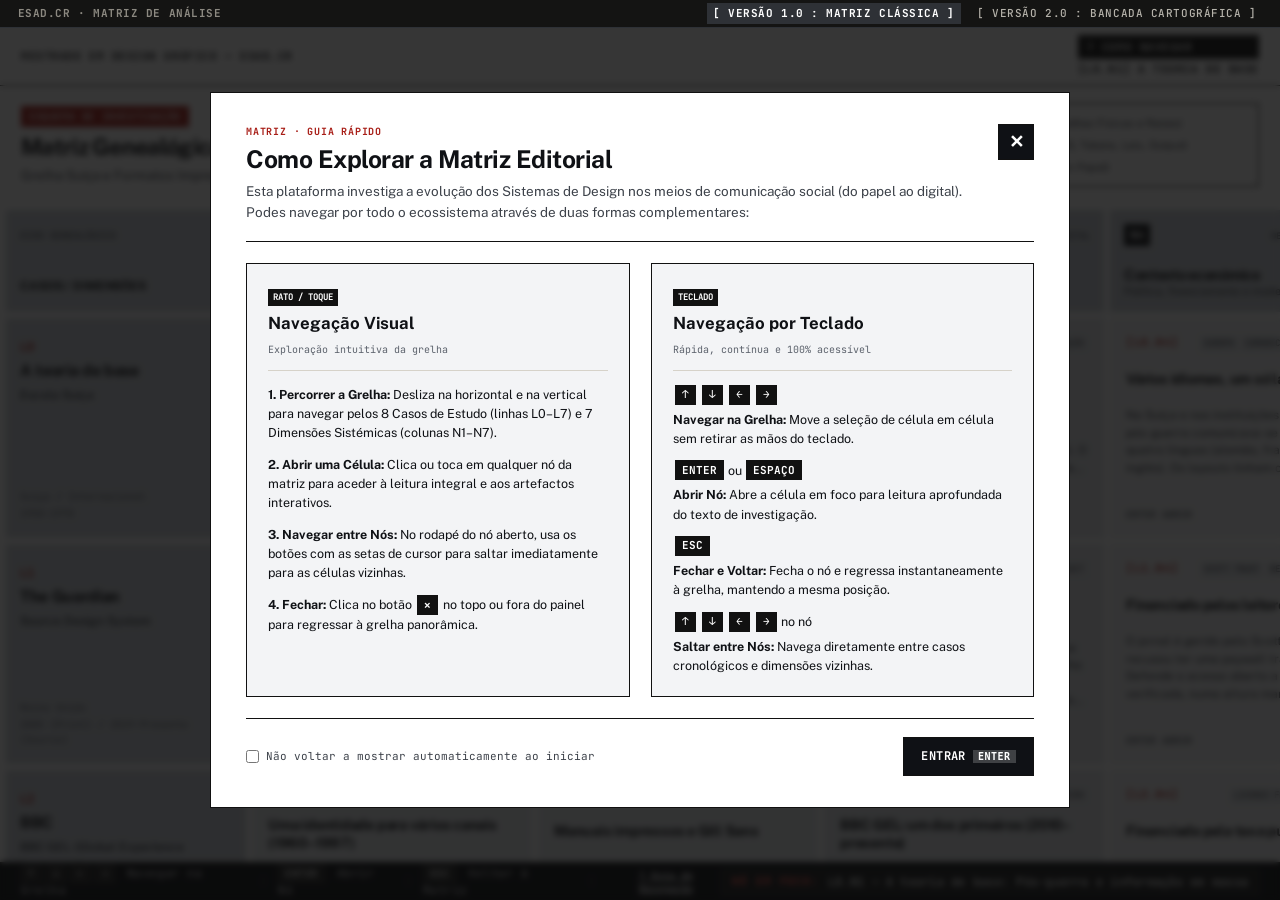
==== commit d26b6659: "fix(v2): resolver visibilidade da coluna sob coluna fixa, atualizar textos e caminhos para GitHub Pa" ====
--- a/index.html
+++ b/index.html
@@ -16,10 +16,10 @@
 
   <!-- Comutador Global de Versão (Version Switcher) -->
   <nav class="version-switcher-bar" aria-label="Comutador Global de Versão">
-    <div class="version-switcher-brand">ESAD.CR · DISSERTAÇÃO DE MESTRADO</div>
+    <div class="version-switcher-brand">ESAD.CR · Matriz de análise</div>
     <div class="version-switcher-nav">
-      <a href="/" class="version-btn is-active" aria-current="page">[ VERSÃO 1.0 : MATRIZ CLÁSSICA ]</a>
-      <a href="/v2/" class="version-btn">[ VERSÃO 2.0 : BANCADA CARTOGRÁFICA ]</a>
+      <a href="./" class="version-btn is-active" aria-current="page">[ VERSÃO 1.0 : MATRIZ CLÁSSICA ]</a>
+      <a href="v2/" class="version-btn">[ VERSÃO 2.0 : BANCADA CARTOGRÁFICA ]</a>
     </div>
   </nav>
 
@@ -34,7 +34,6 @@
       </div>
       <div class="meta-block text-right">
         <button id="btnOpenGuide" class="swiss-btn-help" aria-haspopup="dialog" aria-label="Abrir Guia de Utilização (Rato e Teclado)">? COMO NAVEGAR</button>
-        <span class="meta-label">COORDENADAS</span>
         <span class="meta-val" id="active-coord-display">8 × 7 MATRIZ [L0–L7 : N1–N7]</span>
       </div>
     </div>
@@ -223,7 +222,7 @@
     <div class="guide-modal-panel">
       
       <header class="guide-modal-header">
-        <div class="guide-badge">INVESTIGAÇÃO ACADÉMICA · GUIA RÁPIDO</div>
+        <div class="guide-badge">MATRIZ · GUIA RÁPIDO</div>
         <h2 id="guideModalTitle" class="guide-title">Como Explorar a Matriz Editorial</h2>
         <p class="guide-intro">
           Esta plataforma investiga a evolução dos Sistemas de Design nos meios de comunicação social (do papel ao digital). Podes navegar por todo o ecossistema através de duas formas complementares:
@@ -291,7 +290,7 @@
           <span>Não voltar a mostrar automaticamente ao iniciar</span>
         </label>
         <button id="btnStartExploring" class="guide-btn-action">
-          ENTRAR NA INVESTIGAÇÃO <kbd class="kbd-inline">ENTER</kbd>
+          ENTRAR <kbd class="kbd-inline">ENTER</kbd>
         </button>
       </footer>
 
--- a/style.css
+++ b/style.css
@@ -2328,16 +2328,30 @@
 .status-focus-info {
   display: flex;
   align-items: center;
-  gap: 0.5rem;
+  gap: 0.65rem;
+  background-color: #1C1D1E;
+  border: 1px solid #383A3D;
+  padding: 3px 10px;
+  border-radius: 2px;
+  max-width: 65vw;
 }
 
 .focus-label {
-  color: #888888;
+  color: #FF5A52;
+  font-weight: 800;
+  font-size: 11px;
+  letter-spacing: 0.08em;
+  white-space: nowrap;
 }
 
 .focus-val {
-  color: var(--swiss-red);
-  font-weight: 700;
+  color: #FFFFFF;
+  font-weight: 600;
+  font-size: 12px;
+  letter-spacing: 0.02em;
+  white-space: nowrap;
+  overflow: hidden;
+  text-overflow: ellipsis;
 }
 
 /* ==========================================================================
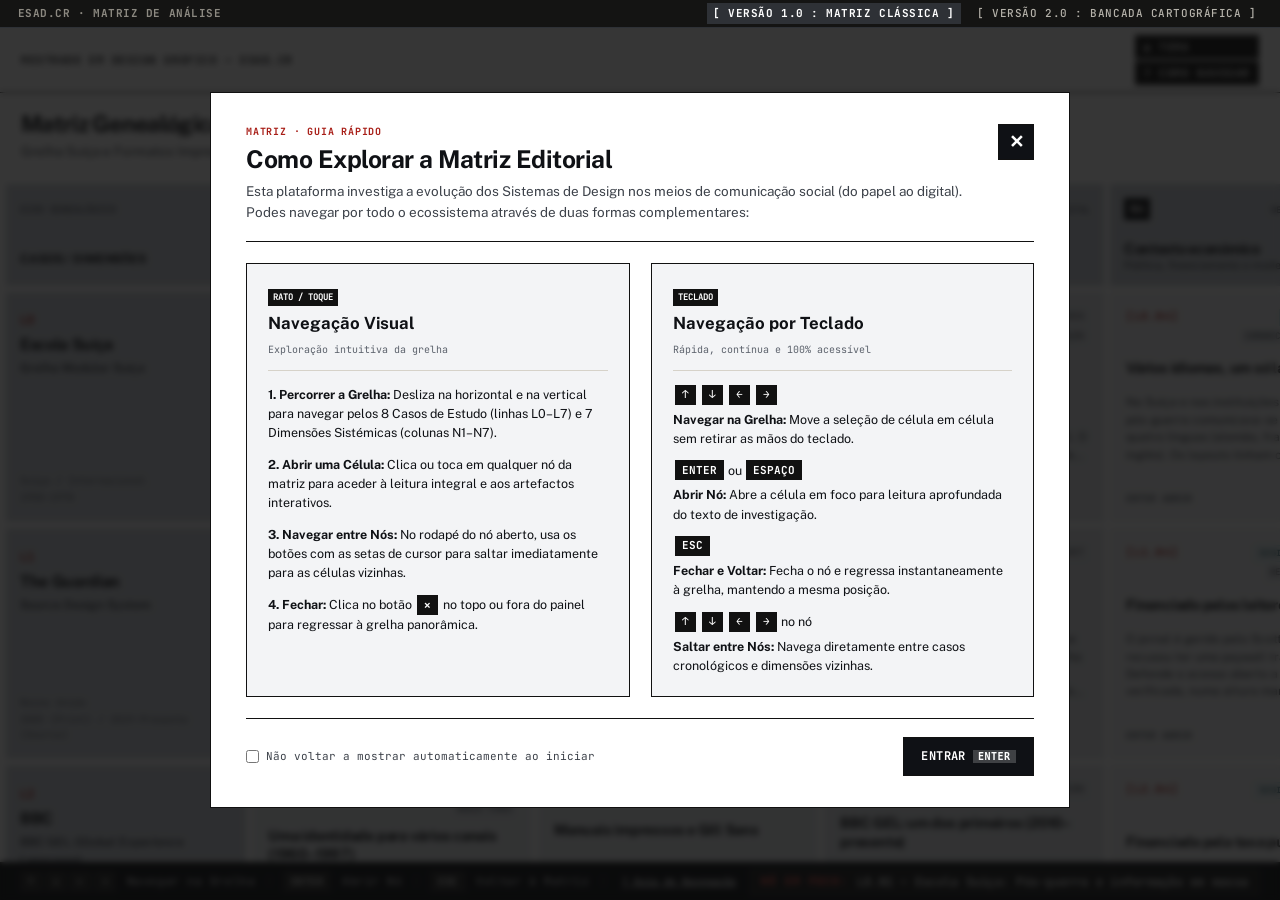
==== commit f3fb82e7: "feat: implementar dark mode na v1, corrigir temas e modais na v2, aviso mobile landscape e melhorias" ====
--- a/index.html
+++ b/index.html
@@ -14,6 +14,13 @@
 </head>
 <body class="canvas-base">
 
+  <div id="rotateOverlay">
+    <div class="rotate-box">
+      <span class="rotate-icon">↻</span>
+      <p class="rotate-text">Roda o dispositivo para o modo horizontal (landscape) para navegar na matriz.</p>
+    </div>
+  </div>
+
   <!-- Comutador Global de Versão (Version Switcher) -->
   <nav class="version-switcher-bar" aria-label="Comutador Global de Versão">
     <div class="version-switcher-brand">ESAD.CR · Matriz de análise</div>
@@ -33,32 +40,15 @@
         <span class="meta-val">MESTRADO EM DESIGN GRÁFICO — ESAD.CR</span>
       </div>
       <div class="meta-block text-right">
+        <button id="btnToggleTheme" class="swiss-btn-help" title="Alternar Modo Noturno">◐ TEMA</button>
         <button id="btnOpenGuide" class="swiss-btn-help" aria-haspopup="dialog" aria-label="Abrir Guia de Utilização (Rato e Teclado)">? COMO NAVEGAR</button>
-        <span class="meta-val" id="active-coord-display">8 × 7 MATRIZ [L0–L7 : N1–N7]</span>
       </div>
     </div>
 
     <div class="header-main-title">
       <div class="title-col">
-        <div class="badge-swiss">ESQUEMA DE INVESTIGAÇÃO</div>
         <h1 class="main-title">Matriz Genealógica &amp; Comparativa de Design Systems Editoriais</h1>
         <p class="main-subtitle">Grelha Suíça e Formatos Impressos &rarr; Engenharia de Tokens Multi-Marca + Diagnóstico Nacional</p>
-      </div>
-      <div class="header-legend-col">
-        <div class="legend-box">
-          <div class="legend-row">
-            <span class="legend-swatch swatch-predigital"></span>
-            <span class="legend-text"><strong>N1–N2:</strong> Fase Pré-Digital (Print, Grelhas Físicas e Raízes)</span>
-          </div>
-          <div class="legend-row">
-            <span class="legend-swatch swatch-digital"></span>
-            <span class="legend-text"><strong>N3–N7:</strong> Sistematização Digital (DS, Tokens, Leis, Output)</span>
-          </div>
-          <div class="legend-row">
-            <span class="legend-swatch swatch-born-digital"></span>
-            <span class="legend-text"><strong>L7:</strong> Nativo Digital (Pré-História sem Papel)</span>
-          </div>
-        </div>
       </div>
     </div>
 
--- a/style.css
+++ b/style.css
@@ -2947,3 +2947,256 @@
   padding: 1px 5px;
   font-size: 10px;
 }
+
+/* ==========================================================================
+   MODO ESCURO NA V1 (THEME-DARK)
+   ========================================================================== */
+body.theme-dark {
+  --canvas-bg: #0B0D0E;
+  --grid-gap-bg: #1A1D20;
+
+  --surface-cell: #16181B;
+  --surface-predigital: #1C1F24;
+  --surface-header: #21252B;
+  --surface-header-predigital: #282D35;
+  --surface-hover: #262B32;
+  --surface-selected: #1E232A;
+  --surface-active: #16181B;
+  --surface-paper-elevated: #242930;
+  
+  --ink-primary: #EAE8E3;
+  --ink-secondary: #B5B2AA;
+  --ink-muted: #8C8981;
+  --ink-inverted: #0F1115;
+  
+  --border-solid: #3E434A;
+  --swiss-red: #FF5A52;
+  --editorial-news: #FF5A52;
+}
+
+body.theme-dark .swiss-header {
+  background-color: #16181B;
+  border-bottom-color: #3E434A;
+}
+
+body.theme-dark .matrix-cell {
+  background-color: var(--surface-cell);
+  color: var(--ink-primary);
+}
+
+body.theme-dark .matrix-cell.cell-predigital {
+  background-color: var(--surface-predigital);
+}
+
+body.theme-dark .matrix-cell.is-selected {
+  background-color: var(--surface-selected);
+  box-shadow: inset 4px 0 0 var(--swiss-red);
+}
+
+body.theme-dark .matrix-cell:hover,
+body.theme-dark .matrix-cell:focus-visible {
+  background-color: var(--surface-hover);
+}
+
+body.theme-dark .matrix-col-header,
+body.theme-dark .matrix-row-header,
+body.theme-dark .matrix-corner-cell {
+  background-color: var(--surface-header);
+  color: var(--ink-primary);
+}
+
+body.theme-dark .matrix-col-header.header-predigital {
+  background-color: var(--surface-header-predigital);
+}
+
+body.theme-dark .detail-panel {
+  background-color: #16181B;
+  color: var(--ink-primary);
+}
+
+body.theme-dark .detail-top-bar,
+body.theme-dark .detail-nav-footer {
+  background-color: #1F2329;
+  border-color: #3E434A;
+}
+
+body.theme-dark .swiss-btn-help {
+  background-color: #242930;
+  color: #EAE8E3;
+  border-color: #3E434A;
+}
+
+body.theme-dark .swiss-btn-help:hover {
+  background-color: #3E434A;
+  color: #FFFFFF;
+}
+
+body.theme-dark .guide-modal-panel {
+  background-color: #16181B;
+  color: var(--ink-primary);
+  border-color: #3E434A;
+}
+
+body.theme-dark .guide-modal-header,
+body.theme-dark .guide-modal-footer,
+body.theme-dark .guide-method-card {
+  background-color: #1F2329;
+  border-color: #3E434A;
+}
+
+body.theme-dark .key-arrow-btn {
+  background-color: #1C1F24;
+  border-color: #3E434A;
+  color: var(--ink-primary);
+}
+
+body.theme-dark .key-arrow-btn .key-cap {
+  background-color: #282D35;
+  border-color: #3E434A;
+}
+
+/* ==========================================================================
+   BADGES DE FASE DENTRO DAS CÉLULAS (N1-N2 vs N3-N7)
+   ========================================================================== */
+.node-phase-badge {
+  font-family: var(--font-mono);
+  font-size: 8.5px;
+  font-weight: 700;
+  letter-spacing: 0.05em;
+  padding: 1px 5px;
+  border-radius: 2px;
+  text-transform: uppercase;
+  display: inline-block;
+  margin-right: 4px;
+}
+
+.phase-badge-predigital {
+  background-color: #E2E6EA;
+  color: #333A42;
+  border: 1px solid #CBD3DC;
+}
+
+.phase-badge-digital {
+  background-color: #EBF3F5;
+  color: #0E4F5E;
+  border: 1px solid #BCE0E7;
+}
+
+.phase-badge-borndigital {
+  background-color: #FDF2E9;
+  color: #8F4700;
+  border: 1px solid #F5CBA7;
+}
+
+body.theme-dark .phase-badge-predigital {
+  background-color: #242930;
+  color: #B5B2AA;
+  border-color: #3E434A;
+}
+
+body.theme-dark .phase-badge-digital {
+  background-color: #162B33;
+  color: #5BC0BE;
+  border-color: #1F424E;
+}
+
+body.theme-dark .phase-badge-borndigital {
+  background-color: #332211;
+  color: #F5A623;
+  border-color: #4D3319;
+}
+
+/* ==========================================================================
+   AVISO "RODA O ECRÃ" — Mobile Portrait Only
+   ========================================================================== */
+#rotateOverlay {
+  display: none;
+  position: fixed;
+  inset: 0;
+  z-index: 99999;
+  background: rgba(15, 17, 21, 0.96);
+  color: #FFFFFF;
+  align-items: center;
+  justify-content: center;
+  text-align: center;
+  padding: 2rem;
+  backdrop-filter: blur(4px);
+}
+
+.rotate-box {
+  background: #1C1E22;
+  border: 1px solid #383A3F;
+  border-top: 3px solid var(--swiss-red);
+  padding: 1.75rem 1.5rem;
+  max-width: 340px;
+  display: flex;
+  flex-direction: column;
+  align-items: center;
+  gap: 0.85rem;
+}
+
+.rotate-icon {
+  font-size: 2.2rem;
+  color: var(--swiss-red);
+  animation: rotateHint 2.5s ease-in-out infinite;
+}
+
+@keyframes rotateHint {
+  0%, 100% { transform: rotate(0deg); }
+  50% { transform: rotate(90deg); }
+}
+
+.rotate-text {
+  font-family: var(--font-mono);
+  font-size: 12px;
+  line-height: 1.5;
+  color: #EAE8E3;
+}
+
+@media (max-width: 900px) and (orientation: portrait) {
+  #rotateOverlay {
+    display: flex;
+  }
+}
+
+/* ==========================================================================
+   HEADER COMPACTO EM MOBILE LANDSCAPE
+   ========================================================================== */
+@media (max-width: 900px) and (orientation: landscape) {
+  .version-switcher-bar {
+    height: 20px;
+    font-size: 9px;
+  }
+
+  .swiss-header {
+    padding: 4px 12px;
+  }
+
+  .header-top-meta {
+    margin-bottom: 2px;
+  }
+
+  .main-title {
+    font-size: 1rem;
+    line-height: 1.15;
+  }
+
+  .main-subtitle {
+    display: none;
+  }
+
+  .swiss-btn-help {
+    padding: 2px 6px;
+    font-size: 9.5px;
+  }
+}
+
+/* ==========================================================================
+   SETAS HORIZONTAIS COM MAIS VISIBILIDADE
+   ========================================================================== */
+.key-left .key-cap,
+.key-right .key-cap {
+  font-size: 16px !important;
+  font-weight: 800 !important;
+  transform: scaleY(1.15);
+}
